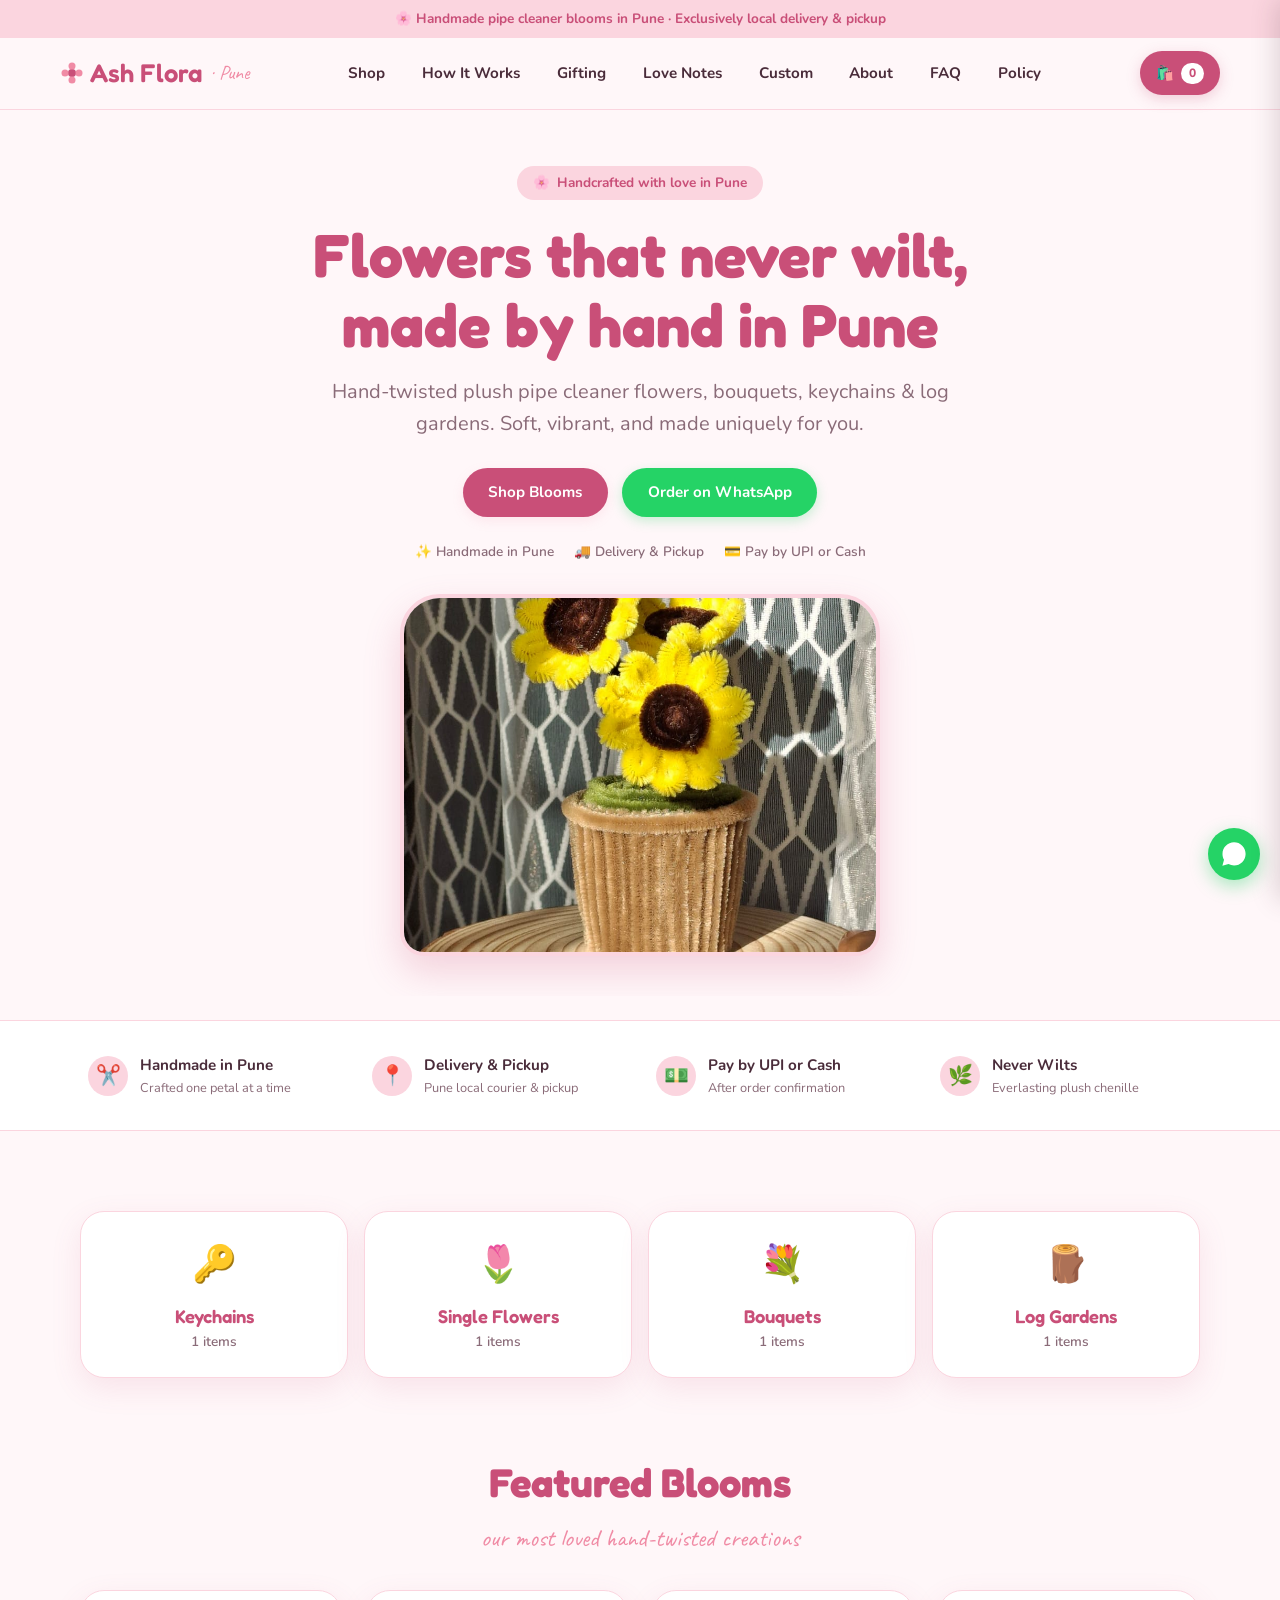
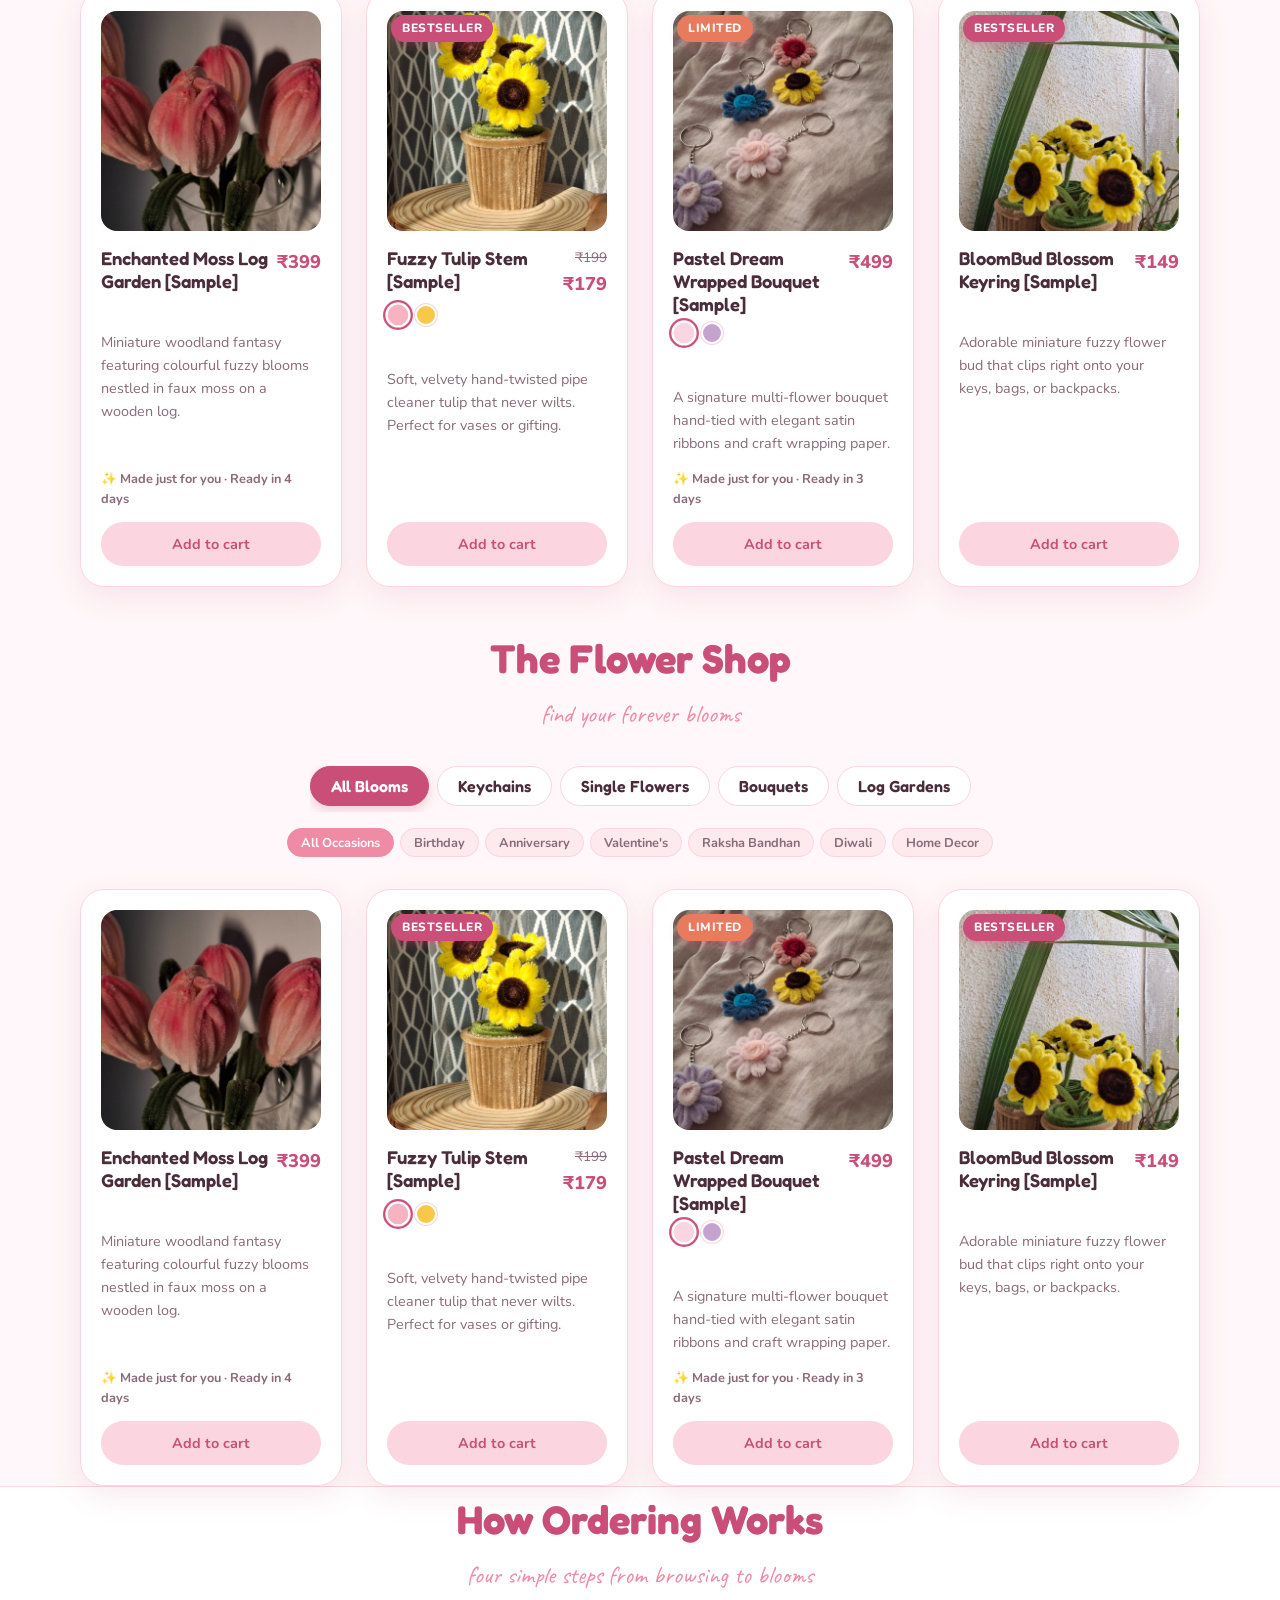
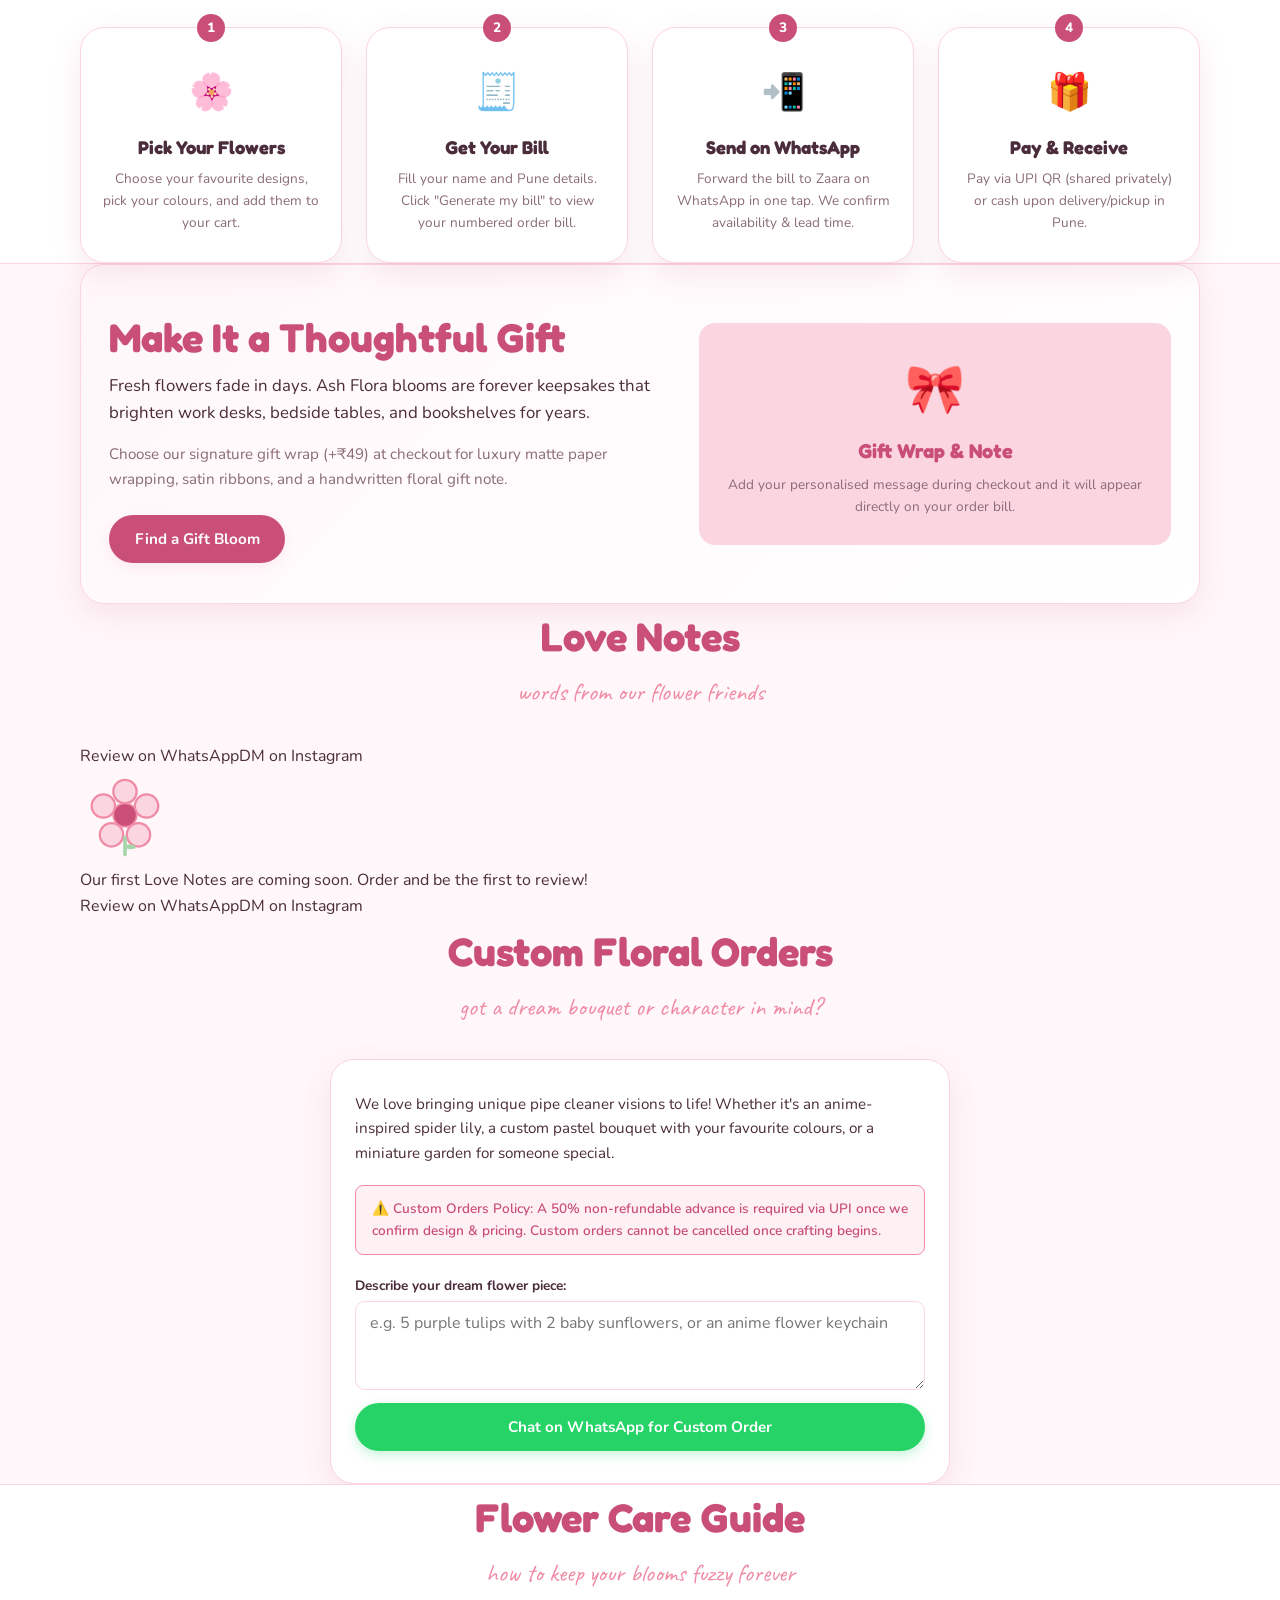
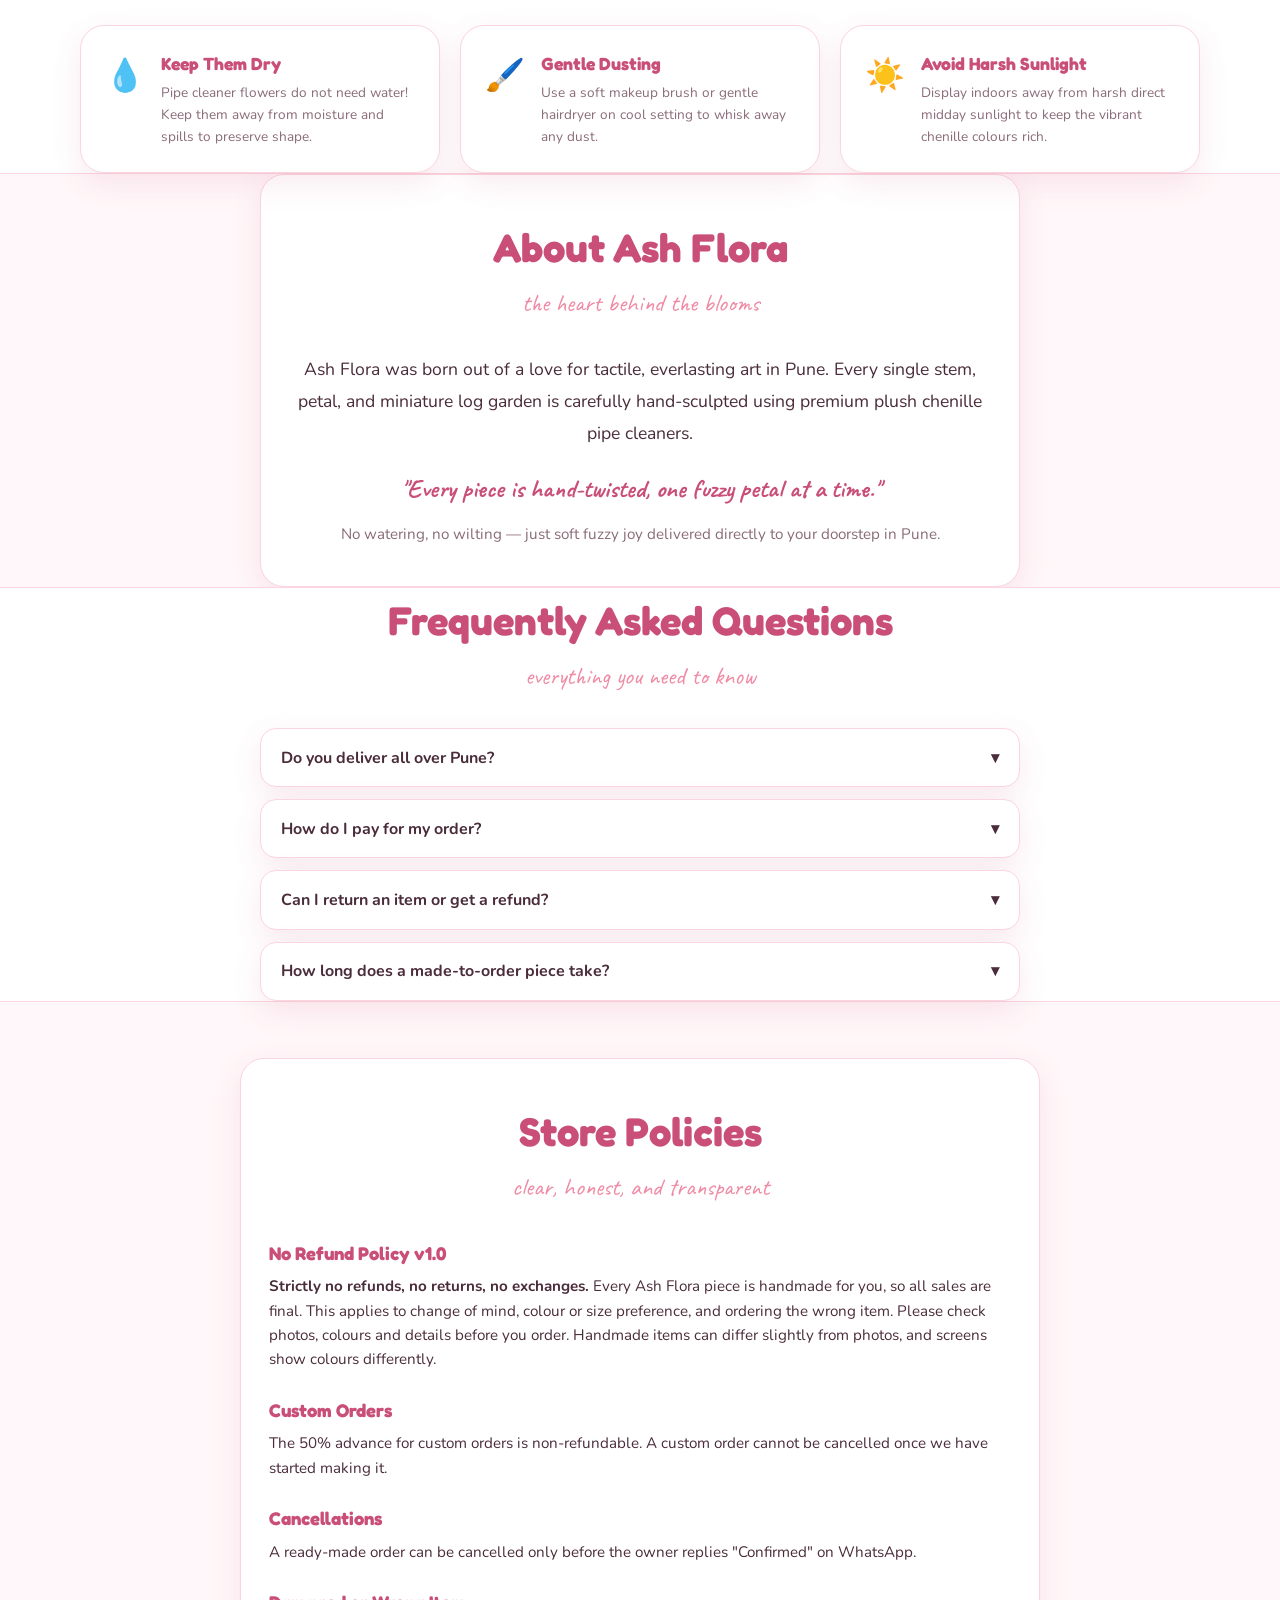
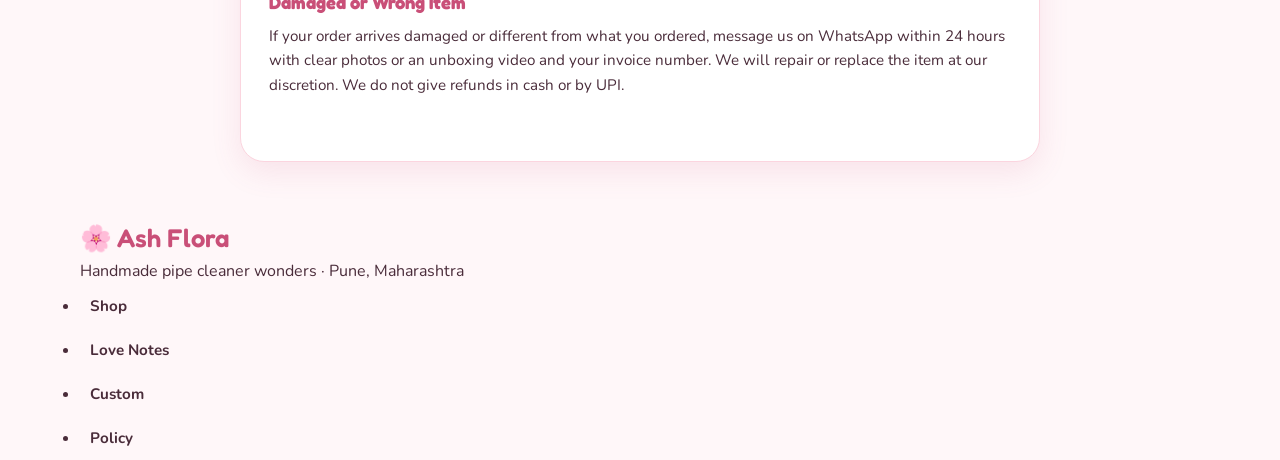
==== index.html @ 140f4a63 "Initial launch: Ash Flora website with dynamic catalogue, cart, WhatsApp bill, Love Notes reviews an" ====
<!DOCTYPE html>
<html lang="en">
<head>
  <meta charset="UTF-8">
  <meta name="viewport" content="width=device-width, initial-scale=1.0">
  <title>Ash Flora — Handmade Pipe Cleaner Flowers in Pune</title>
  <meta name="description" content="Handcrafted pipe cleaner flowers, bouquets, keychains and log gardens in Pune. Velvety, everlasting blooms made with love. Order with our simple cart & WhatsApp bill.">
  <link rel="icon" href="data:image/svg+xml,<svg xmlns=%22http://www.w3.org/2000/svg%22 viewBox=%220%22%20viewBox=%220 0 100 100%22><text y=%22.9em%22 font-size=%2290%22>🌸</text></svg>">

  <!-- Open Graph / Social Sharing (Section 17.2) -->
  <meta property="og:title" content="Ash Flora — Handmade Pipe Cleaner Flowers in Pune">
  <meta property="og:description" content="Hand-twisted everlasting blooms, bouquets, keychains and log gardens. Browse catalog and order on WhatsApp.">
  <meta property="og:type" content="website">
  <meta property="og:image" content="images/products/sample-tulip/pink-1.jpg">

  <!-- Google Fonts: Fredoka 600, Nunito 400/600/700, Caveat (Section 16.3) -->
  <link rel="preconnect" href="https://fonts.googleapis.com">
  <link rel="preconnect" href="https://fonts.gstatic.com" crossorigin>
  <link href="https://fonts.googleapis.com/css2?family=Caveat:wght@500;700&family=Fredoka:wght@600;700&family=Nunito:wght@400;600;700;800&display=swap" rel="stylesheet">

  <link rel="stylesheet" href="style.css">
</head>
<body>

  <!-- Floating Fuzzy Petals (Section 16.5) -->
  <div id="petals-container" class="petals-container" aria-hidden="true"></div>

  <!-- Announcement Bar (Section 17.1) -->
  <div id="announcement-bar" class="announcement-bar">
    🌸 Handmade pipe cleaner blooms in Pune · Exclusively local delivery & pickup
  </div>

  <!-- Sticky Navigation (Section 17.1) -->
  <header class="site-header">
    <div class="container nav-bar">
      <a href="#" class="brand-link" aria-label="Ash Flora Home">
        <span class="brand-logo-text">
          <svg width="24" height="24" viewBox="0 0 24 24" fill="none" xmlns="http://www.w3.org/2000/svg" aria-hidden="true">
            <circle cx="12" cy="12" r="4" fill="#C94F78"/>
            <circle cx="12" cy="5" r="3.5" fill="#F08BA5"/>
            <circle cx="19" cy="12" r="3.5" fill="#F08BA5"/>
            <circle cx="12" cy="19" r="3.5" fill="#F08BA5"/>
            <circle cx="5" cy="12" r="3.5" fill="#F08BA5"/>
          </svg>
          Ash Flora
        </span>
        <span class="brand-tag">· Pune</span>
      </a>

      <!-- Desktop Navigation Menu -->
      <nav aria-label="Primary Navigation">
        <ul id="nav-menu" class="nav-menu">
          <li><a href="#shop" class="nav-link">Shop</a></li>
          <li><a href="#how-it-works" class="nav-link">How It Works</a></li>
          <li><a href="#gifting" class="nav-link">Gifting</a></li>
          <li><a href="#reviews" class="nav-link">Love Notes</a></li>
          <li><a href="#custom" class="nav-link">Custom</a></li>
          <li><a href="#about" class="nav-link">About</a></li>
          <li><a href="#faq" class="nav-link">FAQ</a></li>
          <li><a href="#policy" class="nav-link">Policy</a></li>
        </ul>
      </nav>

      <!-- Cart Action & Hamburger -->
      <div class="nav-actions">
        <button type="button" class="btn btn-outline" id="reopen-last-bill-btn" style="display: none; padding: 0.4rem 0.8rem; font-size: 0.8rem;" aria-label="View last bill">
          🧾 Last Bill
        </button>

        <button type="button" class="cart-nav-btn cart-open-btn" aria-label="View Cart">
          <span>🛍️</span>
          <span class="cart-badge cart-count-badge">0</span>
        </button>

        <button type="button" id="mobile-menu-toggle" class="mobile-nav-toggle" aria-label="Toggle menu">
          <svg width="24" height="24" viewBox="0 0 24 24" fill="none" stroke="currentColor" stroke-width="2.5" stroke-linecap="round"><line x1="3" y1="12" x2="21" y2="12"/><line x1="3" y1="6" x2="21" y2="6"/><line x1="3" y1="18" x2="21" y2="18"/></svg>
        </button>
      </div>
    </div>
  </header>

  <main id="main-content">
    <!-- Hero Banner (Section 17.1) -->
    <section class="hero-section">
      <div class="container">
        <div class="hero-pill">
          <span>🌸</span> Handcrafted with love in Pune
        </div>
        <h1 class="hero-title">Flowers that never wilt,<br>made by hand in Pune</h1>
        <p class="hero-sub">Hand-twisted plush pipe cleaner flowers, bouquets, keychains & log gardens. Soft, vibrant, and made uniquely for you.</p>
        <div class="hero-actions">
          <a href="#shop" class="btn btn-primary">Shop Blooms</a>
          <a href="https://wa.me/919876543210?text=Hi%20Ash%20Flora!%20I'd%20like%20to%20order%20handcrafted%20flowers." class="btn btn-whatsapp" target="_blank" rel="noopener noreferrer">Order on WhatsApp</a>
        </div>
        <div class="hero-microcopy">
          <span>✨ Handmade in Pune</span>
          <span>🚚 Delivery & Pickup</span>
          <span>💳 Pay by UPI or Cash</span>
        </div>

        <!-- Parallax Hero Frame (Section 16.5) -->
        <div class="hero-visual-frame" aria-hidden="true">
          <img src="images/products/sample-tulip/pink-1.jpg" alt="Handcrafted pipe cleaner tulips in Pune" class="hero-visual-img" width="600" height="450" loading="eager" fetchpriority="high">
        </div>
      </div>
    </section>

    <!-- Trust Strip (Section 17.1) -->
    <section class="trust-strip" aria-label="Trust highlights">
      <div class="container trust-grid">
        <div class="trust-item">
          <div class="trust-icon">✂️</div>
          <div>
            <div class="trust-title">Handmade in Pune</div>
            <div class="trust-sub">Crafted one petal at a time</div>
          </div>
        </div>
        <div class="trust-item">
          <div class="trust-icon">📍</div>
          <div>
            <div class="trust-title">Delivery & Pickup</div>
            <div class="trust-sub">Pune local courier & pickup</div>
          </div>
        </div>
        <div class="trust-item">
          <div class="trust-icon">💵</div>
          <div>
            <div class="trust-title">Pay by UPI or Cash</div>
            <div class="trust-sub">After order confirmation</div>
          </div>
        </div>
        <div class="trust-item">
          <div class="trust-icon">🌿</div>
          <div>
            <div class="trust-title">Never Wilts</div>
            <div class="trust-sub">Everlasting plush chenille</div>
          </div>
        </div>
      </div>
    </section>

    <!-- Category Tiles (Section 17.1) -->
    <section class="category-tiles-section" aria-label="Product categories">
      <div class="container">
        <div class="category-tiles-grid">
          <a href="#keychains" class="category-tile">
            <div class="category-tile-icon">🔑</div>
            <div class="category-tile-title">Keychains</div>
            <div class="category-tile-count" data-category-count="keychains">Loading...</div>
          </a>
          <a href="#single-flowers" class="category-tile">
            <div class="category-tile-icon">🌷</div>
            <div class="category-tile-title">Single Flowers</div>
            <div class="category-tile-count" data-category-count="single-flowers">Loading...</div>
          </a>
          <a href="#bouquets" class="category-tile">
            <div class="category-tile-icon">💐</div>
            <div class="category-tile-title">Bouquets</div>
            <div class="category-tile-count" data-category-count="bouquets">Loading...</div>
          </a>
          <a href="#log-gardens" class="category-tile">
            <div class="category-tile-icon">🪵</div>
            <div class="category-tile-title">Log Gardens</div>
            <div class="category-tile-count" data-category-count="log-gardens">Loading...</div>
          </a>
        </div>
      </div>
    </section>

    <!-- Featured Row (Section 17.1) -->
    <section id="featured-section" class="featured-section" style="display: none;">
      <div class="container">
        <header class="section-head">
          <h2 class="section-title">Featured Blooms</h2>
          <p class="section-subtitle">our most loved hand-twisted creations</p>
        </header>
        <div id="featured-grid" class="products-grid"></div>
      </div>
    </section>

    <!-- Shop Catalogue Section (Section 15.5 & 17.1) -->
    <section id="shop" class="shop-section">
      <div class="container">
        <header class="section-head">
          <h2 class="section-title">The Flower Shop</h2>
          <p class="section-subtitle">find your forever blooms</p>
        </header>

        <!-- Category Tabs & Occasions Filters -->
        <div class="shop-filters-wrap">
          <div class="category-tabs-bar" role="tablist">
            <button type="button" class="category-tab-btn is-active" data-category="all">All Blooms</button>
            <button type="button" class="category-tab-btn" data-category="keychains">Keychains</button>
            <button type="button" class="category-tab-btn" data-category="single-flowers">Single Flowers</button>
            <button type="button" class="category-tab-btn" data-category="bouquets">Bouquets</button>
            <button type="button" class="category-tab-btn" data-category="log-gardens">Log Gardens</button>
          </div>

          <div class="occasions-chips-bar" role="toolbar" aria-label="Filter by occasion">
            <button type="button" class="occasion-chip is-active" data-occasion="all">All Occasions</button>
            <button type="button" class="occasion-chip" data-occasion="Birthday">Birthday</button>
            <button type="button" class="occasion-chip" data-occasion="Anniversary">Anniversary</button>
            <button type="button" class="occasion-chip" data-occasion="Valentine's">Valentine's</button>
            <button type="button" class="occasion-chip" data-occasion="Raksha Bandhan">Raksha Bandhan</button>
            <button type="button" class="occasion-chip" data-occasion="Diwali">Diwali</button>
            <button type="button" class="occasion-chip" data-occasion="Home decor">Home Decor</button>
          </div>
        </div>

        <!-- Products Grid -->
        <div id="products-grid" class="products-grid"></div>
      </div>
    </section>

    <!-- How Ordering Works (Section 17.1) -->
    <section id="how-it-works" class="shop-section" style="background: #FFFFFF; border-top: 1px solid var(--color-blush); border-bottom: 1px solid var(--color-blush);">
      <div class="container">
        <header class="section-head">
          <h2 class="section-title">How Ordering Works</h2>
          <p class="section-subtitle">four simple steps from browsing to blooms</p>
        </header>
        <div class="steps-grid">
          <div class="step-card">
            <div class="step-number">1</div>
            <div class="step-icon">🌸</div>
            <h3 class="step-title">Pick Your Flowers</h3>
            <p class="step-desc">Choose your favourite designs, pick your colours, and add them to your cart.</p>
          </div>
          <div class="step-card">
            <div class="step-number">2</div>
            <div class="step-icon">🧾</div>
            <h3 class="step-title">Get Your Bill</h3>
            <p class="step-desc">Fill your name and Pune details. Click "Generate my bill" to view your numbered order bill.</p>
          </div>
          <div class="step-card">
            <div class="step-number">3</div>
            <div class="step-icon">📲</div>
            <h3 class="step-title">Send on WhatsApp</h3>
            <p class="step-desc">Forward the bill to Zaara on WhatsApp in one tap. We confirm availability & lead time.</p>
          </div>
          <div class="step-card">
            <div class="step-number">4</div>
            <div class="step-icon">🎁</div>
            <h3 class="step-title">Pay & Receive</h3>
            <p class="step-desc">Pay via UPI QR (shared privately) or cash upon delivery/pickup in Pune.</p>
          </div>
        </div>
      </div>
    </section>

    <!-- Gifting Section (Section 17.1) -->
    <section id="gifting" class="shop-section">
      <div class="container">
        <div class="gifting-card">
          <div>
            <h2 class="section-title" style="text-align: left;">Make It a Thoughtful Gift</h2>
            <p style="color: var(--color-ink); margin-bottom: 1rem; font-size: 1.05rem;">
              Fresh flowers fade in days. Ash Flora blooms are forever keepsakes that brighten work desks, bedside tables, and bookshelves for years.
            </p>
            <p style="color: var(--color-muted-ink); font-size: 0.95rem; margin-bottom: 1.5rem;">
              Choose our signature gift wrap (+₹49) at checkout for luxury matte paper wrapping, satin ribbons, and a handwritten floral gift note.
            </p>
            <a href="#shop" class="btn btn-primary">Find a Gift Bloom</a>
          </div>
          <div style="background: var(--color-blush); border-radius: var(--radius-inner); padding: 1.75rem; text-align: center;">
            <div style="font-size: 3rem; margin-bottom: 0.5rem;">🎀</div>
            <h3 style="font-family: var(--font-heading); color: var(--color-deep-rose); font-size: 1.25rem;">Gift Wrap & Note</h3>
            <p style="font-size: 0.85rem; color: var(--color-muted-ink); margin-top: 0.4rem;">
              Add your personalised message during checkout and it will appear directly on your order bill.
            </p>
          </div>
        </div>
      </div>
    </section>

    <!-- Love Notes Reviews Section (Section 1 to 13) -->
    <section id="reviews" class="reviews-section" aria-labelledby="reviews-heading">
      <div class="container">
        <header class="section-head">
          <h2 id="reviews-heading" class="section-title">Love Notes</h2>
          <p class="section-subtitle">words from our flower friends</p>
        </header>

        <div id="reviews-header-actions"></div>
        <div id="reviews-empty-container" class="ln-empty-container" style="display: none;"></div>
        <div id="reviews-summary-container" class="ln-summary-container" style="display: none;"></div>
        <div id="reviews-filter-container" class="ln-filter-container" role="toolbar" aria-label="Review category filters" style="display: none;"></div>
        <div id="reviews-list-container" style="display: none;"></div>
        <div id="reviews-loadmore-container" style="display: none;"></div>
        <div id="reviews-screenshot-container" class="ln-screens-container" style="display: none;"></div>
      </div>
    </section>

    <!-- Custom Orders Section (Section 17.1) -->
    <section id="custom" class="shop-section">
      <div class="container">
        <header class="section-head">
          <h2 class="section-title">Custom Floral Orders</h2>
          <p class="section-subtitle">got a dream bouquet or character in mind?</p>
        </header>

        <div class="custom-order-box">
          <p style="font-size: 0.95rem; color: var(--color-ink); margin-bottom: 1.25rem; line-height: 1.6;">
            We love bringing unique pipe cleaner visions to life! Whether it's an anime-inspired spider lily, a custom pastel bouquet with your favourite colours, or a miniature garden for someone special.
          </p>
          <div style="background: #FFF0F4; border: 1px solid var(--color-rose); border-radius: 8px; padding: 0.75rem 1rem; font-size: 0.85rem; color: var(--color-deep-rose); margin-bottom: 1.25rem; font-weight: 600;">
            ⚠️ Custom Orders Policy: A 50% non-refundable advance is required via UPI once we confirm design & pricing. Custom orders cannot be cancelled once crafting begins.
          </div>
          <form id="custom-order-form">
            <div class="form-group">
              <label for="custom-desc" class="form-label">Describe your dream flower piece:</label>
              <textarea id="custom-desc" class="form-textarea" rows="3" placeholder="e.g. 5 purple tulips with 2 baby sunflowers, or an anime flower keychain" required></textarea>
            </div>
            <button type="submit" class="btn btn-whatsapp" style="width: 100%;">Chat on WhatsApp for Custom Order</button>
          </form>
        </div>
      </div>
    </section>

    <!-- Care Guide (Section 17.1) -->
    <section class="shop-section" style="background: #FFFFFF; border-top: 1px solid var(--color-blush); border-bottom: 1px solid var(--color-blush);">
      <div class="container">
        <header class="section-head">
          <h2 class="section-title">Flower Care Guide</h2>
          <p class="section-subtitle">how to keep your blooms fuzzy forever</p>
        </header>
        <div class="care-grid">
          <div class="care-card">
            <div class="care-icon">💧</div>
            <div>
              <h3 style="font-family: var(--font-heading); color: var(--color-deep-rose); font-size: 1.1rem;">Keep Them Dry</h3>
              <p style="font-size: 0.85rem; color: var(--color-muted-ink); margin-top: 0.25rem;">Pipe cleaner flowers do not need water! Keep them away from moisture and spills to preserve shape.</p>
            </div>
          </div>
          <div class="care-card">
            <div class="care-icon">🖌️</div>
            <div>
              <h3 style="font-family: var(--font-heading); color: var(--color-deep-rose); font-size: 1.1rem;">Gentle Dusting</h3>
              <p style="font-size: 0.85rem; color: var(--color-muted-ink); margin-top: 0.25rem;">Use a soft makeup brush or gentle hairdryer on cool setting to whisk away any dust.</p>
            </div>
          </div>
          <div class="care-card">
            <div class="care-icon">☀️</div>
            <div>
              <h3 style="font-family: var(--font-heading); color: var(--color-deep-rose); font-size: 1.1rem;">Avoid Harsh Sunlight</h3>
              <p style="font-size: 0.85rem; color: var(--color-muted-ink); margin-top: 0.25rem;">Display indoors away from harsh direct midday sunlight to keep the vibrant chenille colours rich.</p>
            </div>
          </div>
        </div>
      </div>
    </section>

    <!-- About Section (Section 17.1) -->
    <section id="about" class="shop-section">
      <div class="container">
        <div class="about-card">
          <header class="section-head">
            <h2 class="section-title">About Ash Flora</h2>
            <p class="section-subtitle">the heart behind the blooms</p>
          </header>
          <p style="font-size: 1.1rem; color: var(--color-ink); line-height: 1.8; margin-bottom: 1.25rem;">
            Ash Flora was born out of a love for tactile, everlasting art in Pune. Every single stem, petal, and miniature log garden is carefully hand-sculpted using premium plush chenille pipe cleaners.
          </p>
          <p style="font-size: 1.05rem; font-weight: 700; color: var(--color-deep-rose); font-family: var(--font-accent); font-size: 1.6rem;">
            "Every piece is hand-twisted, one fuzzy petal at a time."
          </p>
          <p style="font-size: 0.95rem; color: var(--color-muted-ink); margin-top: 0.75rem;">
            No watering, no wilting — just soft fuzzy joy delivered directly to your doorstep in Pune.
          </p>
        </div>
      </div>
    </section>

    <!-- FAQ Section (Section 17.1) -->
    <section id="faq" class="shop-section" style="background: #FFFFFF; border-top: 1px solid var(--color-blush); border-bottom: 1px solid var(--color-blush);">
      <div class="container">
        <header class="section-head">
          <h2 class="section-title">Frequently Asked Questions</h2>
          <p class="section-subtitle">everything you need to know</p>
        </header>

        <div class="faq-wrap">
          <div class="faq-item">
            <button type="button" class="faq-question-btn">
              <span>Do you deliver all over Pune?</span>
              <span>▾</span>
            </button>
            <div class="faq-answer">
              Yes! We deliver across Pune via local courier or self-delivery. Pickup is also available by prior arrangement. The delivery fee is confirmed with you on WhatsApp based on your area before payment.
            </div>
          </div>

          <div class="faq-item">
            <button type="button" class="faq-question-btn">
              <span>How do I pay for my order?</span>
              <span>▾</span>
            </button>
            <div class="faq-answer">
              After you generate your bill on the site, send it to us on WhatsApp. Once we confirm availability and delivery fee, we share our official UPI QR privately, or you can choose cash on delivery/pickup for ready-stock items.
            </div>
          </div>

          <div class="faq-item">
            <button type="button" class="faq-question-btn">
              <span>Can I return an item or get a refund?</span>
              <span>▾</span>
            </button>
            <div class="faq-answer">
              No. Every piece is handmade for you, so all sales are final. If something arrives damaged, please message us within 24 hours with photos or an unboxing video and your invoice number, and we will repair or replace it at our discretion.
            </div>
          </div>

          <div class="faq-item">
            <button type="button" class="faq-question-btn">
              <span>How long does a made-to-order piece take?</span>
              <span>▾</span>
            </button>
            <div class="faq-answer">
              Made-to-order pieces typically take between 2 to 4 days to handcraft before dispatch. Exact lead times are shown on each product card and confirmed on WhatsApp.
            </div>
          </div>
        </div>
      </div>
    </section>

    <!-- Policy Section (Section 18.1) -->
    <section id="policy" class="policy-section">
      <div class="container">
        <div class="policy-card">
          <header class="section-head">
            <h2 class="section-title">Store Policies</h2>
            <p class="section-subtitle">clear, honest, and transparent</p>
          </header>

          <div class="policy-block">
            <h3 class="policy-block-title">No Refund Policy v1.0</h3>
            <p class="policy-block-text">
              <strong>Strictly no refunds, no returns, no exchanges.</strong> Every Ash Flora piece is handmade for you, so all sales are final. This applies to change of mind, colour or size preference, and ordering the wrong item. Please check photos, colours and details before you order. Handmade items can differ slightly from photos, and screens show colours differently.
            </p>
          </div>

          <div class="policy-block">
            <h3 class="policy-block-title">Custom Orders</h3>
            <p class="policy-block-text">
              The 50% advance for custom orders is non-refundable. A custom order cannot be cancelled once we have started making it.
            </p>
          </div>

          <div class="policy-block">
            <h3 class="policy-block-title">Cancellations</h3>
            <p class="policy-block-text">
              A ready-made order can be cancelled only before the owner replies "Confirmed" on WhatsApp.
            </p>
          </div>

          <div class="policy-block">
            <h3 class="policy-block-title">Damaged or Wrong Item</h3>
            <p class="policy-block-text">
              If your order arrives damaged or different from what you ordered, message us on WhatsApp within 24 hours with clear photos or an unboxing video and your invoice number. We will repair or replace the item at our discretion. We do not give refunds in cash or by UPI.
            </p>
          </div>
        </div>
      </div>
    </section>
  </main>

  <!-- Site Footer (Section 17.1) -->
  <footer class="site-footer">
    <div class="container footer-inner">
      <div class="footer-brand">
        <span class="brand-logo-text" style="color: var(--color-deep-rose);">🌸 Ash Flora</span>
        <p class="footer-copy">Handmade pipe cleaner wonders · Pune, Maharashtra</p>
      </div>
      <nav aria-label="Footer Navigation">
        <ul class="footer-nav">
          <li><a href="#shop" class="nav-link">Shop</a></li>
          <li><a href="#reviews" class="nav-link">Love Notes</a></li>
          <li><a href="#custom" class="nav-link">Custom</a></li>
          <li><a href="#policy" class="nav-link">Policy</a></li>
        </ul>
      </nav>
    </div>
  </footer>

  <!-- Mobile Sticky Bottom Bar (Section 17.1) -->
  <div id="mobile-bottom-bar" class="mobile-bottom-bar" aria-label="Cart Quick Bar">
    <div>
      <span style="font-size: 0.75rem; color: var(--color-muted-ink); font-weight: 700; text-transform: uppercase;">Estimated Total</span>
      <div id="mobile-bar-total" style="font-size: 1.15rem; font-weight: 800; color: var(--color-deep-rose);">₹0</div>
    </div>
    <button type="button" class="btn btn-primary cart-open-btn" style="padding: 0.5rem 1.25rem;">View Cart 🛍️</button>
  </div>

  <!-- Floating WhatsApp Button (Section 17.1) -->
  <a href="https://wa.me/919876543210?text=Hi%20Ash%20Flora!%20I%20have%20an%20inquiry%20about%20your%20handmade%20flowers." class="floating-wa-btn" target="_blank" rel="noopener noreferrer" aria-label="Chat with Ash Flora on WhatsApp">
    <svg width="28" height="28" viewBox="0 0 24 24" fill="currentColor" aria-hidden="true"><path d="M12.04 2C6.58 2 2.13 6.45 2.13 11.91C2.13 13.66 2.59 15.36 3.45 16.86L2.05 22L7.3 20.62C8.75 21.41 10.38 21.83 12.04 21.83C17.5 21.83 21.95 17.38 21.95 11.92C21.95 9.27 20.92 6.78 19.05 4.91C17.18 3.03 14.69 2 12.04 2Z"/></svg>
  </a>

  <!-- Cart Drawer (Section 15.6) -->
  <div id="cart-drawer-backdrop" class="cart-drawer-backdrop"></div>
  <aside id="cart-drawer" class="cart-drawer" aria-label="Shopping Cart">
    <div class="cart-drawer-header">
      <h2 class="cart-drawer-title">🌸 Your Flower Cart</h2>
      <button type="button" id="cart-close-btn" class="modal-close-btn" style="position: static;" aria-label="Close cart">✕</button>
    </div>

    <div id="cart-items-list" class="cart-items-list"></div>

    <div id="cart-footer" class="cart-drawer-footer" style="display: none;">
      <label class="form-checkbox-label" style="margin-bottom: 0.4rem;">
        <input type="checkbox" id="cart-giftwrap-checkbox" class="form-checkbox">
        <span>Add Luxury Gift Wrap & Satin Ribbon (+₹49)</span>
      </label>

      <div class="cart-summary-line">
        <span>Items Subtotal:</span>
        <strong id="cart-subtotal">₹0</strong>
      </div>
      <div id="cart-giftwrap-line" class="cart-summary-line" style="display: none;">
        <span>Gift Wrap:</span>
        <strong id="cart-giftwrap-val">₹49</strong>
      </div>
      <div class="cart-summary-line" style="font-size: 0.8rem; color: var(--color-muted-ink);">
        <span>Delivery:</span>
        <em>Confirmed on WhatsApp (Pune only)</em>
      </div>
      <div class="cart-summary-line total-line">
        <span>Estimated Total:</span>
        <span id="cart-total">₹0</span>
      </div>

      <div id="cart-orders-closed-msg" class="cart-notice-box" style="display: none;"></div>

      <button type="button" id="cart-checkout-btn" class="btn btn-primary" style="width: 100%; margin-top: 0.5rem;">Proceed to Checkout</button>
    </div>
  </aside>

  <!-- Checkout Modal (Section 15.6) -->
  <div id="checkout-modal" class="modal-backdrop" style="display: none;">
    <div class="modal-card" style="max-width: 540px;">
      <button type="button" id="checkout-close-btn" class="modal-close-btn" aria-label="Close checkout">✕</button>
      <h2 style="font-family: var(--font-heading); color: var(--color-deep-rose); font-size: 1.5rem; margin-bottom: 0.5rem;">Checkout & Bill Details</h2>
      <p style="font-size: 0.85rem; color: var(--color-muted-ink); margin-bottom: 1.25rem;">
        We deliver within Pune only. No payment is taken now. Your bill will be created instantly to send on WhatsApp.
      </p>

      <form id="checkout-form">
        <div class="form-group">
          <label for="checkout-name" class="form-label">Full Name *</label>
          <input type="text" id="checkout-name" class="form-input" placeholder="e.g. Riya Deshmukh" required>
        </div>

        <div class="form-group">
          <label for="checkout-mobile" class="form-label">WhatsApp Mobile Number (10 digits) *</label>
          <input type="tel" id="checkout-mobile" class="form-input" placeholder="e.g. 9876543210" pattern="[6-9][0-9]{9}" required>
        </div>

        <div class="form-group">
          <label for="checkout-fulfilment" class="form-label">Fulfilment Type *</label>
          <select id="checkout-fulfilment" class="form-select">
            <option value="delivery">Pune Delivery</option>
            <option value="pickup">Pickup in Pune</option>
          </select>
        </div>

        <div id="delivery-fields-group">
          <div class="form-group">
            <label for="checkout-area" class="form-label">Area in Pune *</label>
            <input type="text" id="checkout-area" class="form-input" placeholder="e.g. Kothrud, Baner, Viman Nagar">
          </div>
          <div class="form-group">
            <label for="checkout-address" class="form-label">Full Delivery Address *</label>
            <textarea id="checkout-address" class="form-textarea" rows="2" placeholder="Building, flat/house number, street name"></textarea>
          </div>
        </div>

        <div class="form-group">
          <label for="checkout-date" class="form-label">Preferred Date (optional)</label>
          <input type="text" id="checkout-date" class="form-input" placeholder="e.g. 24 Oct or Weekend">
        </div>

        <div class="form-group">
          <label class="form-label">Payment Preference *</label>
          <div style="display: flex; gap: 1.25rem; font-size: 0.9rem; margin-top: 0.25rem;">
            <label style="display: flex; align-items: center; gap: 0.35rem; cursor: pointer;">
              <input type="radio" name="paymentPreference" value="UPI" checked>
              <span>UPI (QR sent on WhatsApp)</span>
            </label>
            <label style="display: flex; align-items: center; gap: 0.35rem; cursor: pointer;">
              <input type="radio" name="paymentPreference" value="Cash">
              <span>Cash on Delivery / Pickup</span>
            </label>
          </div>
        </div>

        <div class="form-group">
          <label for="checkout-giftnote" class="form-label">Gift Card Message (optional)</label>
          <input type="text" id="checkout-giftnote" class="form-input" placeholder="e.g. Happy Birthday Sneha! Love, Riya" maxlength="200">
        </div>

        <div class="form-group">
          <label for="checkout-notes" class="form-label">Order Notes (optional)</label>
          <input type="text" id="checkout-notes" class="form-input" placeholder="Special delivery instructions">
        </div>

        <!-- Strict No Refund Policy Checkbox (Never pre-ticked, required per Section 15.6) -->
        <label class="form-checkbox-label" style="margin: 1rem 0;">
          <input type="checkbox" id="checkout-policy-checkbox" class="form-checkbox" required>
          <span>I have read and agree to the <strong>No Refund Policy</strong> (handmade items, all sales final).</span>
        </label>

        <button type="submit" class="btn btn-primary" style="width: 100%;">Generate My Bill 🧾</button>
      </form>
    </div>
  </div>

  <!-- The Order Bill Modal (Section 15.7) -->
  <div id="order-bill-modal" class="modal-backdrop" style="display: none;">
    <div class="modal-card" style="max-width: 680px; padding: 2rem 1.5rem;">
      <button type="button" id="bill-modal-close-btn" class="modal-close-btn" aria-label="Close bill">✕</button>
      <div id="bill-card-content" class="bill-card"></div>
    </div>
  </div>

  <!-- Scripts in dependency order -->
  <script src="config.js"></script>
  <script src="reviews.js"></script>
  <script src="reviews-render.js"></script>
  <script src="reviews-ui.js"></script>
  <script src="products-loader.js"></script>
  <script src="cart-bill.js"></script>
  <script src="script.js"></script>

</body>
</html>
---- style.css ----
/* ==========================================================================
   ASH FLORA — DESIGN SYSTEM & MASTER STYLESHEET (PRD v2.0)
   Brand Colors:
     Background: #FFF7F9
     Blush:      #FBD5DF
     Rose:       #F08BA5
     Deep Rose:  #C94F78
     Ink:        #4A2C3A
     Muted Ink:  #8A6B78
     Baby Blue:  #CFE8F7 (Verified badge, tags)
     Success:    #4FA37B
     Alert:      #D64550
   Fonts:
     Headings:    'Fredoka', cursive, sans-serif (600)
     Body:        'Nunito', sans-serif (400, 600, 700)
     Accent:      'Caveat', cursive
   ========================================================================== */

:root {
  --color-bg: #FFF7F9;
  --color-card-bg: #FFFFFF;
  --color-blush: #FBD5DF;
  --color-rose: #F08BA5;
  --color-deep-rose: #C94F78;
  --color-deep-rose-hover: #B03A62;
  --color-ink: #4A2C3A;
  --color-muted-ink: #8A6B78;
  --color-baby-blue: #CFE8F7;
  --color-baby-blue-text: #205574;
  --color-success: #4FA37B;
  --color-alert: #D64550;
  --color-border: #F7D4DF;
  --color-star: #F08BA5;
  --color-star-empty: #E8D6DC;
  --shadow-soft: 0 10px 30px rgba(201, 79, 120, 0.12);
  --shadow-hover: 0 16px 36px rgba(201, 79, 120, 0.22);
  --shadow-drawer: -4px 0 24px rgba(74, 44, 58, 0.18);
  --font-heading: 'Fredoka', cursive, sans-serif;
  --font-body: 'Nunito', -apple-system, BlinkMacSystemFont, 'Segoe UI', Roboto, sans-serif;
  --font-accent: 'Caveat', cursive;
  --radius-card: 24px;
  --radius-inner: 16px;
  --radius-badge: 9999px;
  --transition-smooth: all 0.25s cubic-bezier(0.16, 1, 0.3, 1);
}

/* Reset & Box Sizing */
*, *::before, *::after {
  box-sizing: border-box;
  margin: 0;
  padding: 0;
}

html {
  scroll-behavior: smooth;
  font-size: 16px;
  background-color: var(--color-bg);
  color: var(--color-ink);
  font-family: var(--font-body);
  line-height: 1.6;
  -webkit-font-smoothing: antialiased;
}

body {
  background-color: var(--color-bg);
  min-height: 100vh;
  display: flex;
  flex-direction: column;
  position: relative;
  overflow-x: hidden;
}

img {
  max-width: 100%;
  height: auto;
  display: block;
}

a {
  color: inherit;
  text-decoration: none;
}

button {
  font-family: inherit;
  cursor: pointer;
  border: none;
  background: none;
}

input, textarea, select {
  font-family: inherit;
  font-size: 1rem;
}

:focus-visible {
  outline: 3px solid var(--color-deep-rose);
  outline-offset: 3px;
}

.container {
  width: 100%;
  max-width: 1160px;
  margin-left: auto;
  margin-right: auto;
  padding-left: 1.25rem;
  padding-right: 1.25rem;
}

/* ==========================================================================
   FLOATING PETALS BACKGROUND (Section 16.5)
   ========================================================================== */
.petals-container {
  position: fixed;
  inset: 0;
  pointer-events: none;
  overflow: hidden;
  z-index: 0;
}

.floating-petal {
  position: absolute;
  top: -40px;
  opacity: 0.55;
  animation-name: driftPetal;
  animation-timing-function: linear;
  animation-iteration-count: infinite;
  will-change: transform;
}

@keyframes driftPetal {
  0% {
    transform: translateY(0) translateX(0) rotate(0deg);
  }
  25% {
    transform: translateY(28vh) translateX(30px) rotate(60deg);
  }
  50% {
    transform: translateY(55vh) translateX(-25px) rotate(130deg);
  }
  75% {
    transform: translateY(80vh) translateX(35px) rotate(220deg);
  }
  100% {
    transform: translateY(115vh) translateX(-10px) rotate(360deg);
  }
}

.petals-paused .floating-petal {
  animation-play-state: paused !important;
}

/* ==========================================================================
   ANNOUNCEMENT BAR (Section 17.1)
   ========================================================================== */
.announcement-bar {
  background: var(--color-blush);
  color: var(--color-deep-rose);
  font-size: 0.85rem;
  font-weight: 700;
  padding: 0.5rem 1rem;
  text-align: center;
  position: relative;
  z-index: 101;
}

/* ==========================================================================
   STICKY NAVIGATION (Section 17.1)
   ========================================================================== */
.site-header {
  position: sticky;
  top: 0;
  z-index: 100;
  background: rgba(255, 247, 249, 0.94);
  backdrop-filter: blur(12px);
  border-bottom: 1px solid var(--color-blush);
}

.nav-bar {
  display: flex;
  align-items: center;
  justify-content: space-between;
  padding: 0.85rem 0;
  gap: 1rem;
}

.brand-link {
  display: flex;
  align-items: center;
  gap: 0.5rem;
}

.brand-logo-text {
  font-family: var(--font-heading);
  font-size: 1.6rem;
  font-weight: 600;
  color: var(--color-deep-rose);
  display: flex;
  align-items: center;
  gap: 0.35rem;
}

.brand-tag {
  font-family: var(--font-accent);
  font-size: 1.25rem;
  color: var(--color-rose);
  display: none;
}

@media (min-width: 640px) {
  .brand-tag {
    display: inline;
  }
}

.nav-menu {
  display: flex;
  align-items: center;
  gap: 1rem;
  list-style: none;
}

@media (max-width: 768px) {
  .nav-menu {
    position: fixed;
    top: 60px;
    left: 0;
    right: 0;
    background: #FFF7F9;
    flex-direction: column;
    padding: 1.5rem;
    border-bottom: 2px solid var(--color-blush);
    box-shadow: var(--shadow-soft);
    display: none;
  }
  .nav-menu.is-open {
    display: flex;
  }
}

.nav-link {
  font-weight: 700;
  font-size: 0.95rem;
  color: var(--color-ink);
  padding: 0.4rem 0.65rem;
  border-radius: var(--radius-badge);
  transition: var(--transition-smooth);
  min-height: 44px;
  display: inline-flex;
  align-items: center;
}

.nav-link:hover, .nav-link:focus-visible {
  color: var(--color-deep-rose);
  background: var(--color-blush);
}

.nav-actions {
  display: flex;
  align-items: center;
  gap: 0.6rem;
}

/* Mobile Nav Toggle */
.mobile-nav-toggle {
  display: inline-flex;
  align-items: center;
  justify-content: center;
  width: 44px;
  height: 44px;
  border-radius: 8px;
  color: var(--color-deep-rose);
}

@media (min-width: 769px) {
  .mobile-nav-toggle {
    display: none;
  }
}

/* Cart Nav Bubble */
.cart-nav-btn {
  display: inline-flex;
  align-items: center;
  gap: 0.45rem;
  background: var(--color-deep-rose);
  color: #FFFFFF;
  padding: 0.5rem 1rem;
  border-radius: var(--radius-badge);
  font-weight: 700;
  font-size: 0.9rem;
  min-height: 44px;
  box-shadow: 0 4px 14px rgba(201, 79, 120, 0.25);
  transition: var(--transition-smooth);
}

.cart-nav-btn:hover {
  background: var(--color-deep-rose-hover);
  transform: translateY(-2px);
}

.cart-badge {
  background: #FFFFFF;
  color: var(--color-deep-rose);
  border-radius: var(--radius-badge);
  font-size: 0.75rem;
  font-weight: 800;
  padding: 0.15rem 0.5rem;
  min-width: 20px;
  text-align: center;
}

/* Bounce Micro-interaction */
.bounce-animation {
  animation: cartBounce 400ms cubic-bezier(0.175, 0.885, 0.32, 1.275);
}

@keyframes cartBounce {
  0% { transform: scale(1); }
  40% { transform: scale(1.22); }
  75% { transform: scale(0.92); }
  100% { transform: scale(1); }
}

/* ==========================================================================
   HERO WITH PARALLAX (Section 16.5 & 17.1)
   ========================================================================== */
.hero-section {
  padding: 3.5rem 0 2.5rem;
  text-align: center;
  position: relative;
  overflow: hidden;
}

.hero-pill {
  display: inline-flex;
  align-items: center;
  gap: 0.4rem;
  background: var(--color-blush);
  color: var(--color-deep-rose);
  font-size: 0.85rem;
  font-weight: 700;
  padding: 0.4rem 1rem;
  border-radius: var(--radius-badge);
  margin-bottom: 1.25rem;
}

.hero-title {
  font-family: var(--font-heading);
  font-size: clamp(2.2rem, 6vw, 3.8rem);
  line-height: 1.15;
  color: var(--color-deep-rose);
  margin-bottom: 1rem;
}

.hero-sub {
  font-size: clamp(1.05rem, 2.5vw, 1.25rem);
  color: var(--color-muted-ink);
  max-width: 620px;
  margin: 0 auto 1.75rem;
}

.hero-actions {
  display: flex;
  justify-content: center;
  gap: 0.9rem;
  flex-wrap: wrap;
  margin-bottom: 1.5rem;
}

.hero-microcopy {
  display: flex;
  align-items: center;
  justify-content: center;
  gap: 1.25rem;
  font-size: 0.85rem;
  font-weight: 600;
  color: var(--color-muted-ink);
  flex-wrap: wrap;
}

/* Parallax decorative visual frame */
.hero-visual-frame {
  margin: 2rem auto 0;
  max-width: 480px;
  position: relative;
  border-radius: 40px 40px var(--radius-card) var(--radius-card);
  overflow: hidden;
  box-shadow: var(--shadow-hover);
  border: 4px solid var(--color-blush);
  background: #FFFFFF;
}

.hero-visual-img {
  width: 100%;
  aspect-ratio: 4 / 3;
  object-fit: cover;
  transition: transform 0.2s ease-out;
}

/* Shared Buttons */
.btn {
  display: inline-flex;
  align-items: center;
  justify-content: center;
  font-weight: 700;
  font-size: 0.95rem;
  padding: 0.75rem 1.6rem;
  border-radius: var(--radius-badge);
  min-height: 48px;
  min-width: 44px;
  transition: var(--transition-smooth);
  box-shadow: 0 4px 12px rgba(240, 139, 165, 0.15);
  gap: 0.5rem;
}

.btn-primary {
  background: var(--color-deep-rose);
  color: #FFFFFF;
}

.btn-primary:hover {
  background: var(--color-deep-rose-hover);
  transform: translateY(-2px);
  box-shadow: 0 6px 18px rgba(201, 79, 120, 0.32);
}

.btn-secondary {
  background: var(--color-blush);
  color: var(--color-deep-rose);
}

.btn-secondary:hover {
  background: var(--color-rose);
  color: #FFFFFF;
  transform: translateY(-2px);
}

.btn-whatsapp {
  background: #25D366;
  color: #FFFFFF;
  box-shadow: 0 4px 12px rgba(37, 211, 102, 0.25);
}

.btn-whatsapp:hover {
  background: #1EBE5D;
  transform: translateY(-2px);
}

.btn-outline {
  background: #FFFFFF;
  color: var(--color-deep-rose);
  border: 1.5px solid var(--color-blush);
}

.btn-outline:hover {
  border-color: var(--color-rose);
  background: #FFF0F4;
}

/* ==========================================================================
   TRUST STRIP (Section 17.1)
   ========================================================================== */
.trust-strip {
  background: #FFFFFF;
  border-top: 1px solid var(--color-blush);
  border-bottom: 1px solid var(--color-blush);
  padding: 1.5rem 0;
  margin: 1.5rem 0 3rem;
}

.trust-grid {
  display: grid;
  grid-template-columns: repeat(2, 1fr);
  gap: 1rem;
}

@media (min-width: 768px) {
  .trust-grid {
    grid-template-columns: repeat(4, 1fr);
  }
}

.trust-item {
  display: flex;
  align-items: center;
  gap: 0.75rem;
  padding: 0.5rem;
}

.trust-icon {
  width: 40px;
  height: 40px;
  border-radius: 50%;
  background: var(--color-blush);
  color: var(--color-deep-rose);
  display: flex;
  align-items: center;
  justify-content: center;
  font-size: 1.25rem;
  flex-shrink: 0;
}

.trust-title {
  font-weight: 700;
  font-size: 0.95rem;
  color: var(--color-ink);
}

.trust-sub {
  font-size: 0.8rem;
  color: var(--color-muted-ink);
}

/* ==========================================================================
   CATEGORY TILES (Section 17.1)
   ========================================================================== */
.category-tiles-section {
  padding: 2rem 0;
}

.category-tiles-grid {
  display: grid;
  grid-template-columns: repeat(2, 1fr);
  gap: 1rem;
}

@media (min-width: 768px) {
  .category-tiles-grid {
    grid-template-columns: repeat(4, 1fr);
  }
}

.category-tile {
  background: #FFFFFF;
  border-radius: var(--radius-card);
  padding: 1.5rem 1rem;
  text-align: center;
  border: 1px solid var(--color-blush);
  box-shadow: var(--shadow-soft);
  transition: var(--transition-smooth);
  display: flex;
  flex-direction: column;
  align-items: center;
}

.category-tile:hover {
  transform: translateY(-4px);
  box-shadow: var(--shadow-hover);
  border-color: var(--color-rose);
}

.category-tile-icon {
  font-size: 2.25rem;
  margin-bottom: 0.5rem;
}

.category-tile-title {
  font-family: var(--font-heading);
  font-size: 1.15rem;
  font-weight: 600;
  color: var(--color-deep-rose);
}

.category-tile-count {
  font-size: 0.85rem;
  color: var(--color-muted-ink);
  font-weight: 600;
}

/* ==========================================================================
   FEATURED ROW (Section 17.1)
   ========================================================================== */
.featured-section {
  padding: 2.5rem 0;
}

.section-head {
  text-align: center;
  margin-bottom: 2rem;
}

.section-title {
  font-family: var(--font-heading);
  font-size: clamp(1.7rem, 4.5vw, 2.5rem);
  color: var(--color-deep-rose);
  margin-bottom: 0.25rem;
}

.section-subtitle {
  font-family: var(--font-accent);
  font-size: 1.55rem;
  color: var(--color-rose);
}

/* ==========================================================================
   PRODUCT CARDS & TILT (Section 15.3, 15.4, 16.5)
   ========================================================================== */
.products-grid {
  display: grid;
  grid-template-columns: repeat(auto-fill, minmax(260px, 1fr));
  gap: 1.5rem;
}

.product-card {
  background: var(--color-card-bg);
  border-radius: var(--radius-card);
  padding: 1.25rem;
  box-shadow: var(--shadow-soft);
  border: 1px solid var(--color-blush);
  display: flex;
  flex-direction: column;
  position: relative;
  transition: transform 0.2s cubic-bezier(0.16, 1, 0.3, 1), box-shadow 0.2s ease;
  transform-style: preserve-3d;
  will-change: transform;
}

@media (hover: hover) {
  .product-card:hover {
    box-shadow: var(--shadow-hover);
  }
}

/* Card Badges (Bestseller, Limited, New) */
.product-badge-flag {
  position: absolute;
  top: 1.5rem;
  left: 1.5rem;
  background: var(--color-deep-rose);
  color: #FFFFFF;
  font-size: 0.75rem;
  font-weight: 800;
  text-transform: uppercase;
  letter-spacing: 0.04em;
  padding: 0.25rem 0.7rem;
  border-radius: var(--radius-badge);
  z-index: 2;
  box-shadow: 0 4px 10px rgba(201, 79, 120, 0.3);
}

.product-badge-flag.new-badge {
  background: var(--color-success);
}

.product-badge-flag.limited-badge {
  background: #E87A5D;
}

.product-img-wrap {
  width: 100%;
  aspect-ratio: 1 / 1;
  border-radius: var(--radius-inner);
  overflow: hidden;
  background: var(--color-blush);
  margin-bottom: 1rem;
  cursor: pointer;
  position: relative;
}

.product-img {
  width: 100%;
  height: 100%;
  object-fit: cover;
  transition: transform 0.35s ease;
}

.product-card:hover .product-img {
  transform: scale(1.04);
}

.product-header {
  display: flex;
  align-items: flex-start;
  justify-content: space-between;
  gap: 0.5rem;
  margin-bottom: 0.35rem;
}

.product-name {
  font-family: var(--font-heading);
  font-size: 1.15rem;
  font-weight: 600;
  color: var(--color-ink);
  line-height: 1.25;
  cursor: pointer;
}

.product-price-box {
  display: flex;
  flex-direction: column;
  align-items: flex-end;
  white-space: nowrap;
}

.product-price {
  font-size: 1.15rem;
  font-weight: 800;
  color: var(--color-deep-rose);
}

.product-original-price {
  font-size: 0.85rem;
  color: var(--color-muted-ink);
  text-decoration: line-through;
}

/* Swatches Row */
.product-swatches-row {
  display: flex;
  align-items: center;
  gap: 0.4rem;
  margin-bottom: 0.65rem;
  flex-wrap: wrap;
}

.swatch-btn {
  width: 22px;
  height: 22px;
  border-radius: 50%;
  border: 2px solid #FFFFFF;
  box-shadow: 0 0 0 1px var(--color-border);
  transition: var(--transition-smooth);
}

.swatch-btn.is-active {
  box-shadow: 0 0 0 2px var(--color-deep-rose);
  transform: scale(1.15);
}

.swatch-btn.is-sold-out {
  position: relative;
  opacity: 0.45;
}

.swatch-btn.is-sold-out::after {
  content: "";
  position: absolute;
  top: 50%;
  left: -2px;
  right: -2px;
  height: 2px;
  background: var(--color-alert);
  transform: rotate(45deg);
}

/* Review Rating Badge Button (FR-11) */
.product-review-badge {
  display: inline-flex;
  align-items: center;
  margin-bottom: 0.5rem;
  min-height: 24px;
}

.ln-product-badge-btn {
  display: inline-flex;
  align-items: center;
  gap: 0.25rem;
  font-size: 0.8rem;
  color: var(--color-deep-rose);
  background: #FFF0F4;
  padding: 0.2rem 0.55rem;
  border-radius: var(--radius-badge);
  border: 1px solid var(--color-blush);
  cursor: pointer;
  transition: var(--transition-smooth);
}

.ln-product-badge-btn:hover {
  background: var(--color-blush);
}

.product-desc {
  font-size: 0.9rem;
  color: var(--color-muted-ink);
  margin-bottom: 0.85rem;
  flex-grow: 1;
}

.product-status-tag {
  font-size: 0.8rem;
  font-weight: 700;
  color: var(--color-muted-ink);
  margin-bottom: 0.75rem;
  display: flex;
  align-items: center;
  gap: 0.35rem;
}

.product-card-actions {
  display: flex;
  gap: 0.5rem;
}

.btn-add-cart {
  flex-grow: 1;
  background: var(--color-blush);
  color: var(--color-deep-rose);
  font-weight: 700;
  font-size: 0.9rem;
  padding: 0.65rem 1rem;
  border-radius: var(--radius-badge);
  display: inline-flex;
  align-items: center;
  justify-content: center;
  gap: 0.4rem;
  transition: var(--transition-smooth);
  min-height: 44px;
}

.btn-add-cart:hover {
  background: var(--color-deep-rose);
  color: #FFFFFF;
}

.btn-add-cart:disabled, .btn-add-cart.is-sold-out {
  background: #EFEFEF;
  color: #888888;
  cursor: not-allowed;
}

/* ==========================================================================
   OCCASION CHIPS & CATEGORY TABS (Section 15.5 & 17.1)
   ========================================================================== */
.shop-filters-wrap {
  display: flex;
  flex-direction: column;
  align-items: center;
  gap: 1rem;
  margin-bottom: 2rem;
}

.category-tabs-bar {
  display: flex;
  align-items: center;
  gap: 0.5rem;
  overflow-x: auto;
  max-width: 100%;
  padding-bottom: 0.4rem;
  scrollbar-width: thin;
}

.category-tab-btn {
  font-family: var(--font-heading);
  font-size: 1rem;
  font-weight: 600;
  color: var(--color-ink);
  background: #FFFFFF;
  border: 1.5px solid var(--color-blush);
  padding: 0.55rem 1.25rem;
  border-radius: var(--radius-badge);
  white-space: nowrap;
  transition: var(--transition-smooth);
}

.category-tab-btn.is-active {
  background: var(--color-deep-rose);
  color: #FFFFFF;
  border-color: var(--color-deep-rose);
  box-shadow: 0 4px 12px rgba(201, 79, 120, 0.25);
}

.occasions-chips-bar {
  display: flex;
  align-items: center;
  gap: 0.4rem;
  flex-wrap: wrap;
  justify-content: center;
}

.occasion-chip {
  font-size: 0.8rem;
  font-weight: 700;
  color: var(--color-muted-ink);
  background: rgba(251, 213, 223, 0.4);
  border: 1px solid var(--color-blush);
  padding: 0.3rem 0.8rem;
  border-radius: var(--radius-badge);
  transition: var(--transition-smooth);
}

.occasion-chip.is-active {
  background: var(--color-rose);
  color: #FFFFFF;
  border-color: var(--color-rose);
}

/* ==========================================================================
   PRODUCT DETAIL MODAL & 4-IMAGE GALLERY (CAT-5)
   ========================================================================== */
.modal-backdrop {
  position: fixed;
  inset: 0;
  background: rgba(74, 44, 58, 0.65);
  backdrop-filter: blur(6px);
  z-index: 500;
  display: flex;
  align-items: center;
  justify-content: center;
  padding: 1rem;
}

.modal-card {
  background: #FFFFFF;
  border-radius: var(--radius-card);
  max-width: 840px;
  width: 100%;
  max-height: 90vh;
  overflow-y: auto;
  position: relative;
  box-shadow: 0 24px 50px rgba(0, 0, 0, 0.25);
  padding: 1.75rem;
}

.modal-close-btn {
  position: absolute;
  top: 1rem;
  right: 1rem;
  width: 44px;
  height: 44px;
  border-radius: 50%;
  background: var(--color-blush);
  color: var(--color-deep-rose);
  font-size: 1.25rem;
  font-weight: 800;
  display: flex;
  align-items: center;
  justify-content: center;
  z-index: 10;
  transition: var(--transition-smooth);
}

.modal-close-btn:hover {
  background: var(--color-rose);
  color: #FFFFFF;
}

.detail-layout {
  display: grid;
  grid-template-columns: 1fr;
  gap: 1.5rem;
}

@media (min-width: 640px) {
  .detail-layout {
    grid-template-columns: 1fr 1fr;
  }
}

.detail-gallery {
  display: flex;
  flex-direction: column;
  gap: 0.75rem;
}

.detail-main-img-wrap {
  width: 100%;
  aspect-ratio: 1 / 1;
  border-radius: var(--radius-inner);
  overflow: hidden;
  background: var(--color-blush);
  cursor: zoom-in;
}

.detail-main-img {
  width: 100%;
  height: 100%;
  object-fit: cover;
}

.detail-thumbs-row {
  display: flex;
  gap: 0.5rem;
  overflow-x: auto;
}

.detail-thumb-btn {
  width: 64px;
  height: 64px;
  border-radius: 8px;
  overflow: hidden;
  border: 2px solid transparent;
  flex-shrink: 0;
  background: var(--color-blush);
}

.detail-thumb-btn.is-active {
  border-color: var(--color-deep-rose);
}

.detail-thumb-img {
  width: 100%;
  height: 100%;
  object-fit: cover;
}

.detail-info {
  display: flex;
  flex-direction: column;
  gap: 0.75rem;
}

.detail-name {
  font-family: var(--font-heading);
  font-size: 1.5rem;
  color: var(--color-ink);
  line-height: 1.25;
}

.detail-policy-line {
  font-size: 0.85rem;
  font-weight: 700;
  color: var(--color-deep-rose);
  background: #FFF0F4;
  padding: 0.4rem 0.75rem;
  border-radius: 8px;
}

.detail-bullets {
  list-style: none;
  font-size: 0.85rem;
  color: var(--color-muted-ink);
  display: flex;
  flex-direction: column;
  gap: 0.3rem;
}

.detail-bullets li::before {
  content: "🌸 ";
}

.stepper-control {
  display: inline-flex;
  align-items: center;
  border: 1.5px solid var(--color-blush);
  border-radius: var(--radius-badge);
  overflow: hidden;
  background: #FFFFFF;
}

.stepper-btn {
  width: 38px;
  height: 38px;
  display: flex;
  align-items: center;
  justify-content: center;
  font-weight: 800;
  color: var(--color-deep-rose);
  font-size: 1.1rem;
}

.stepper-value {
  width: 44px;
  text-align: center;
  font-weight: 700;
  font-size: 1rem;
}

/* ==========================================================================
   CART DRAWER & CHECKOUT (Section 15.6)
   ========================================================================== */
.cart-drawer-backdrop {
  position: fixed;
  inset: 0;
  background: rgba(74, 44, 58, 0.6);
  backdrop-filter: blur(4px);
  z-index: 600;
  opacity: 0;
  pointer-events: none;
  transition: opacity 0.3s ease;
}

.cart-drawer-backdrop.is-open {
  opacity: 1;
  pointer-events: auto;
}

.cart-drawer {
  position: fixed;
  top: 0;
  right: 0;
  bottom: 0;
  width: 100%;
  max-width: 460px;
  background: #FFFFFF;
  z-index: 601;
  box-shadow: var(--shadow-drawer);
  display: flex;
  flex-direction: column;
  transform: translateX(100%);
  transition: transform 0.35s cubic-bezier(0.16, 1, 0.3, 1);
}

.cart-drawer.is-open {
  transform: translateX(0);
}

.cart-drawer-header {
  padding: 1.25rem 1.5rem;
  border-bottom: 1px solid var(--color-blush);
  display: flex;
  align-items: center;
  justify-content: space-between;
}

.cart-drawer-title {
  font-family: var(--font-heading);
  font-size: 1.35rem;
  color: var(--color-deep-rose);
}

.cart-items-list {
  flex-grow: 1;
  overflow-y: auto;
  padding: 1.25rem 1.5rem;
  display: flex;
  flex-direction: column;
  gap: 1rem;
}

.cart-item-row {
  display: flex;
  gap: 0.85rem;
  padding-bottom: 1rem;
  border-bottom: 1px solid #FFF0F4;
  position: relative;
}

.cart-item-img {
  width: 64px;
  height: 64px;
  border-radius: 12px;
  object-fit: cover;
  background: var(--color-blush);
  flex-shrink: 0;
}

.cart-item-info {
  flex-grow: 1;
}

.cart-item-name {
  font-weight: 700;
  font-size: 0.95rem;
  color: var(--color-ink);
  line-height: 1.2;
}

.cart-item-variant {
  font-size: 0.8rem;
  color: var(--color-muted-ink);
  margin-bottom: 0.35rem;
}

.cart-item-note-input {
  width: 100%;
  font-size: 0.8rem;
  padding: 0.3rem 0.5rem;
  border: 1px solid var(--color-blush);
  border-radius: 6px;
  margin-top: 0.35rem;
}

.cart-drawer-footer {
  padding: 1.25rem 1.5rem;
  border-top: 1px solid var(--color-blush);
  background: #FFF7F9;
  display: flex;
  flex-direction: column;
  gap: 0.75rem;
}

.cart-summary-line {
  display: flex;
  justify-content: space-between;
  font-size: 0.95rem;
  color: var(--color-ink);
}

.cart-summary-line.total-line {
  font-size: 1.25rem;
  font-weight: 800;
  color: var(--color-deep-rose);
  padding-top: 0.5rem;
  border-top: 1px dashed var(--color-blush);
}

.cart-notice-box {
  background: #FFF0F4;
  border: 1px solid var(--color-rose);
  color: var(--color-deep-rose);
  font-size: 0.8rem;
  padding: 0.5rem;
  border-radius: 8px;
}

/* ==========================================================================
   CHECKOUT FORM & THE BILL (Section 15.6 & 15.7)
   ========================================================================== */
.form-group {
  display: flex;
  flex-direction: column;
  gap: 0.3rem;
  margin-bottom: 0.85rem;
}

.form-label {
  font-weight: 700;
  font-size: 0.85rem;
  color: var(--color-ink);
}

.form-input, .form-textarea, .form-select {
  width: 100%;
  padding: 0.65rem 0.9rem;
  border: 1.5px solid var(--color-blush);
  border-radius: 10px;
  background: #FFFFFF;
  color: var(--color-ink);
  min-height: 48px;
  transition: var(--transition-smooth);
}

.form-input:focus, .form-textarea:focus, .form-select:focus {
  border-color: var(--color-deep-rose);
  box-shadow: 0 0 0 3px rgba(201, 79, 120, 0.15);
}

.form-checkbox-label {
  display: flex;
  align-items: flex-start;
  gap: 0.6rem;
  font-size: 0.85rem;
  font-weight: 600;
  color: var(--color-ink);
  cursor: pointer;
  margin-top: 0.5rem;
}

.form-checkbox {
  width: 18px;
  height: 18px;
  accent-color: var(--color-deep-rose);
  margin-top: 2px;
  flex-shrink: 0;
}

/* The Bill Card (Section 15.7) */
.bill-card {
  background: #FFFFFF;
  border-radius: var(--radius-card);
  padding: 2rem 1.75rem;
  border: 2px solid var(--color-blush);
  box-shadow: var(--shadow-soft);
  max-width: 680px;
  margin: 0 auto;
}

.bill-header {
  text-align: center;
  border-bottom: 2px dashed var(--color-blush);
  padding-bottom: 1.25rem;
  margin-bottom: 1.25rem;
}

.bill-invoice-pill {
  display: inline-flex;
  align-items: center;
  gap: 0.5rem;
  background: var(--color-blush);
  padding: 0.35rem 0.9rem;
  border-radius: var(--radius-badge);
  font-family: monospace;
  font-size: 1.05rem;
  font-weight: 700;
  color: var(--color-ink);
  margin: 0.5rem 0;
}

.bill-copy-btn {
  font-size: 0.75rem;
  color: var(--color-deep-rose);
  font-weight: 800;
  padding: 0.2rem 0.5rem;
  background: #FFFFFF;
  border-radius: 4px;
}

.bill-billed-to-box {
  background: #FFF0F4;
  border: 1px solid var(--color-blush);
  border-radius: var(--radius-inner);
  padding: 1rem 1.25rem;
  margin-bottom: 1.25rem;
}

.bill-table {
  width: 100%;
  border-collapse: collapse;
  margin-bottom: 1.25rem;
  font-size: 0.9rem;
}

.bill-table th {
  text-align: left;
  padding: 0.5rem;
  border-bottom: 1.5px solid var(--color-blush);
  color: var(--color-deep-rose);
}

.bill-table td {
  padding: 0.6rem 0.5rem;
  border-bottom: 1px solid #FFF0F4;
}

.bill-policy-box {
  background: #FFF0F4;
  border: 1.5px solid var(--color-rose);
  border-radius: var(--radius-inner);
  padding: 0.9rem 1.25rem;
  margin: 1.25rem 0;
  text-align: center;
}

.bill-policy-title {
  font-weight: 800;
  color: var(--color-deep-rose);
  font-size: 0.85rem;
  margin-bottom: 0.25rem;
}

.bill-policy-text {
  font-size: 0.8rem;
  color: var(--color-ink);
  line-height: 1.45;
}

.bill-footer-disclaimer {
  font-size: 0.75rem;
  color: var(--color-muted-ink);
  text-align: center;
  margin-top: 1rem;
}

.bill-actions-grid {
  display: grid;
  grid-template-columns: repeat(auto-fit, minmax(140px, 1fr));
  gap: 0.75rem;
  margin-top: 1.5rem;
}

/* Petal Burst Canvas / Animation */
.petal-burst-canvas {
  position: fixed;
  inset: 0;
  pointer-events: none;
  z-index: 1000;
}

/* ==========================================================================
   HOW IT WORKS & GIFTING (Section 17.1)
   ========================================================================== */
.steps-grid {
  display: grid;
  grid-template-columns: repeat(auto-fit, minmax(220px, 1fr));
  gap: 1.5rem;
}

.step-card {
  background: #FFFFFF;
  border-radius: var(--radius-card);
  padding: 1.75rem 1.25rem;
  text-align: center;
  border: 1px solid var(--color-blush);
  box-shadow: var(--shadow-soft);
  position: relative;
}

.step-number {
  position: absolute;
  top: -14px;
  left: 50%;
  transform: translateX(-50%);
  background: var(--color-deep-rose);
  color: #FFFFFF;
  width: 28px;
  height: 28px;
  border-radius: 50%;
  font-weight: 800;
  font-size: 0.85rem;
  display: flex;
  align-items: center;
  justify-content: center;
}

.step-icon {
  font-size: 2.25rem;
  margin: 0.5rem 0 0.75rem;
}

.step-title {
  font-family: var(--font-heading);
  font-size: 1.15rem;
  color: var(--color-ink);
  margin-bottom: 0.35rem;
}

.step-desc {
  font-size: 0.85rem;
  color: var(--color-muted-ink);
}

/* Gifting Card */
.gifting-card {
  background: linear-gradient(135deg, #FFF7F9 0%, #FFFFFF 100%);
  border-radius: var(--radius-card);
  padding: 2.5rem 1.75rem;
  border: 1.5px solid var(--color-blush);
  box-shadow: var(--shadow-soft);
  display: grid;
  grid-template-columns: 1fr;
  gap: 1.5rem;
}

@media (min-width: 768px) {
  .gifting-card {
    grid-template-columns: 1.2fr 1fr;
    align-items: center;
  }
}

/* ==========================================================================
   CUSTOM ORDERS, CARE GUIDE & ABOUT (Section 17.1)
   ========================================================================== */
.custom-order-box {
  background: #FFFFFF;
  border-radius: var(--radius-card);
  padding: 2rem 1.5rem;
  border: 1px solid var(--color-blush);
  box-shadow: var(--shadow-soft);
  max-width: 620px;
  margin: 0 auto;
}

.care-grid {
  display: grid;
  grid-template-columns: repeat(auto-fit, minmax(260px, 1fr));
  gap: 1.25rem;
}

.care-card {
  background: #FFFFFF;
  border-radius: var(--radius-card);
  padding: 1.5rem;
  border: 1px solid var(--color-blush);
  box-shadow: var(--shadow-soft);
  display: flex;
  align-items: flex-start;
  gap: 1rem;
}

.care-icon {
  font-size: 2rem;
  flex-shrink: 0;
}

.about-card {
  background: #FFFFFF;
  border-radius: var(--radius-card);
  padding: 2.5rem 1.5rem;
  border: 1px solid var(--color-blush);
  box-shadow: var(--shadow-soft);
  max-width: 760px;
  margin: 0 auto;
  text-align: center;
}

/* FAQ Accordion (Section 17.1) */
.faq-wrap {
  max-width: 760px;
  margin: 0 auto;
  display: flex;
  flex-direction: column;
  gap: 0.75rem;
}

.faq-item {
  background: #FFFFFF;
  border-radius: var(--radius-inner);
  border: 1px solid var(--color-blush);
  overflow: hidden;
  box-shadow: var(--shadow-soft);
}

.faq-question-btn {
  width: 100%;
  padding: 1.1rem 1.25rem;
  text-align: left;
  font-weight: 700;
  font-size: 1rem;
  color: var(--color-ink);
  display: flex;
  align-items: center;
  justify-content: space-between;
  gap: 1rem;
}

.faq-answer {
  padding: 0 1.25rem 1.1rem;
  font-size: 0.9rem;
  color: var(--color-muted-ink);
  display: none;
}

.faq-item.is-open .faq-answer {
  display: block;
}

/* Policy Section (Section 18.1) */
.policy-section {
  padding: 3.5rem 0;
}

.policy-card {
  background: #FFFFFF;
  border-radius: var(--radius-card);
  padding: 2.5rem 1.75rem;
  border: 1px solid var(--color-blush);
  box-shadow: var(--shadow-soft);
  max-width: 800px;
  margin: 0 auto;
}

.policy-block {
  margin-bottom: 1.5rem;
}

.policy-block-title {
  font-family: var(--font-heading);
  font-size: 1.15rem;
  color: var(--color-deep-rose);
  margin-bottom: 0.4rem;
}

.policy-block-text {
  font-size: 0.95rem;
  color: var(--color-ink);
  line-height: 1.6;
}

/* ==========================================================================
   MOBILE STICKY BOTTOM BAR & FLOATING WHATSAPP (Section 17.1)
   ========================================================================== */
.mobile-bottom-bar {
  position: fixed;
  bottom: 0;
  left: 0;
  right: 0;
  background: rgba(255, 255, 255, 0.95);
  backdrop-filter: blur(8px);
  border-top: 1px solid var(--color-blush);
  padding: 0.75rem 1.25rem;
  display: flex;
  align-items: center;
  justify-content: space-between;
  z-index: 90;
  box-shadow: 0 -4px 16px rgba(0, 0, 0, 0.06);
  transform: translateY(100%);
  transition: transform 0.3s ease;
}

.mobile-bottom-bar.is-visible {
  transform: translateY(0);
}

@media (min-width: 769px) {
  .mobile-bottom-bar {
    display: none !important;
  }
}

.floating-wa-btn {
  position: fixed;
  bottom: 1.25rem;
  right: 1.25rem;
  width: 52px;
  height: 52px;
  border-radius: 50%;
  background: #25D366;
  color: #FFFFFF;
  display: flex;
  align-items: center;
  justify-content: center;
  box-shadow: 0 6px 18px rgba(37, 211, 102, 0.4);
  z-index: 95;
  transition: var(--transition-smooth);
}

.floating-wa-btn:hover {
  transform: scale(1.08);
}

body.has-bottom-bar .floating-wa-btn {
  bottom: 5rem;
}

/* ==========================================================================
   TOAST NOTIFICATIONS (Section 16.4)
   ========================================================================== */
.toast-container {
  position: fixed;
  bottom: 1.5rem;
  left: 50%;
  transform: translateX(-50%);
  z-index: 999;
  display: flex;
  flex-direction: column;
  gap: 0.5rem;
  pointer-events: none;
}

.toast {
  background: var(--color-ink);
  color: #FFFFFF;
  padding: 0.65rem 1.25rem;
  border-radius: var(--radius-badge);
  font-size: 0.85rem;
  font-weight: 700;
  box-shadow: 0 6px 20px rgba(0, 0, 0, 0.25);
  opacity: 0;
  transform: translateY(12px);
  transition: var(--transition-smooth);
  pointer-events: auto;
}

.toast.is-visible {
  opacity: 1;
  transform: translateY(0);
}

/* ==========================================================================
   PRINT STYLESHEET FOR BILL (Section 15.7)
   ========================================================================== */
@media print {
  body * {
    visibility: hidden;
  }
  #order-bill-modal, #order-bill-modal * {
    visibility: visible;
  }
  #order-bill-modal {
    position: absolute;
    inset: 0;
    background: #FFFFFF !important;
    padding: 0;
  }
  .bill-card {
    border: none !important;
    box-shadow: none !important;
    padding: 0 !important;
    max-width: 100% !important;
  }
  .bill-actions-grid, .modal-close-btn {
    display: none !important;
  }
}

/* ==========================================================================
   PREFERS-REDUCED-MOTION (Section 16.5)
   ========================================================================== */
@media (prefers-reduced-motion: reduce) {
  *, *::before, *::after {
    animation-duration: 0.01ms !important;
    animation-iteration-count: 1 !important;
    transition-duration: 0.01ms !important;
    scroll-behavior: auto !important;
  }
  .petals-container {
    display: none !important;
  }
  .product-card {
    transform: none !important;
  }
  .reveal-on-scroll {
    opacity: 1 !important;
    transform: none !important;
  }
}
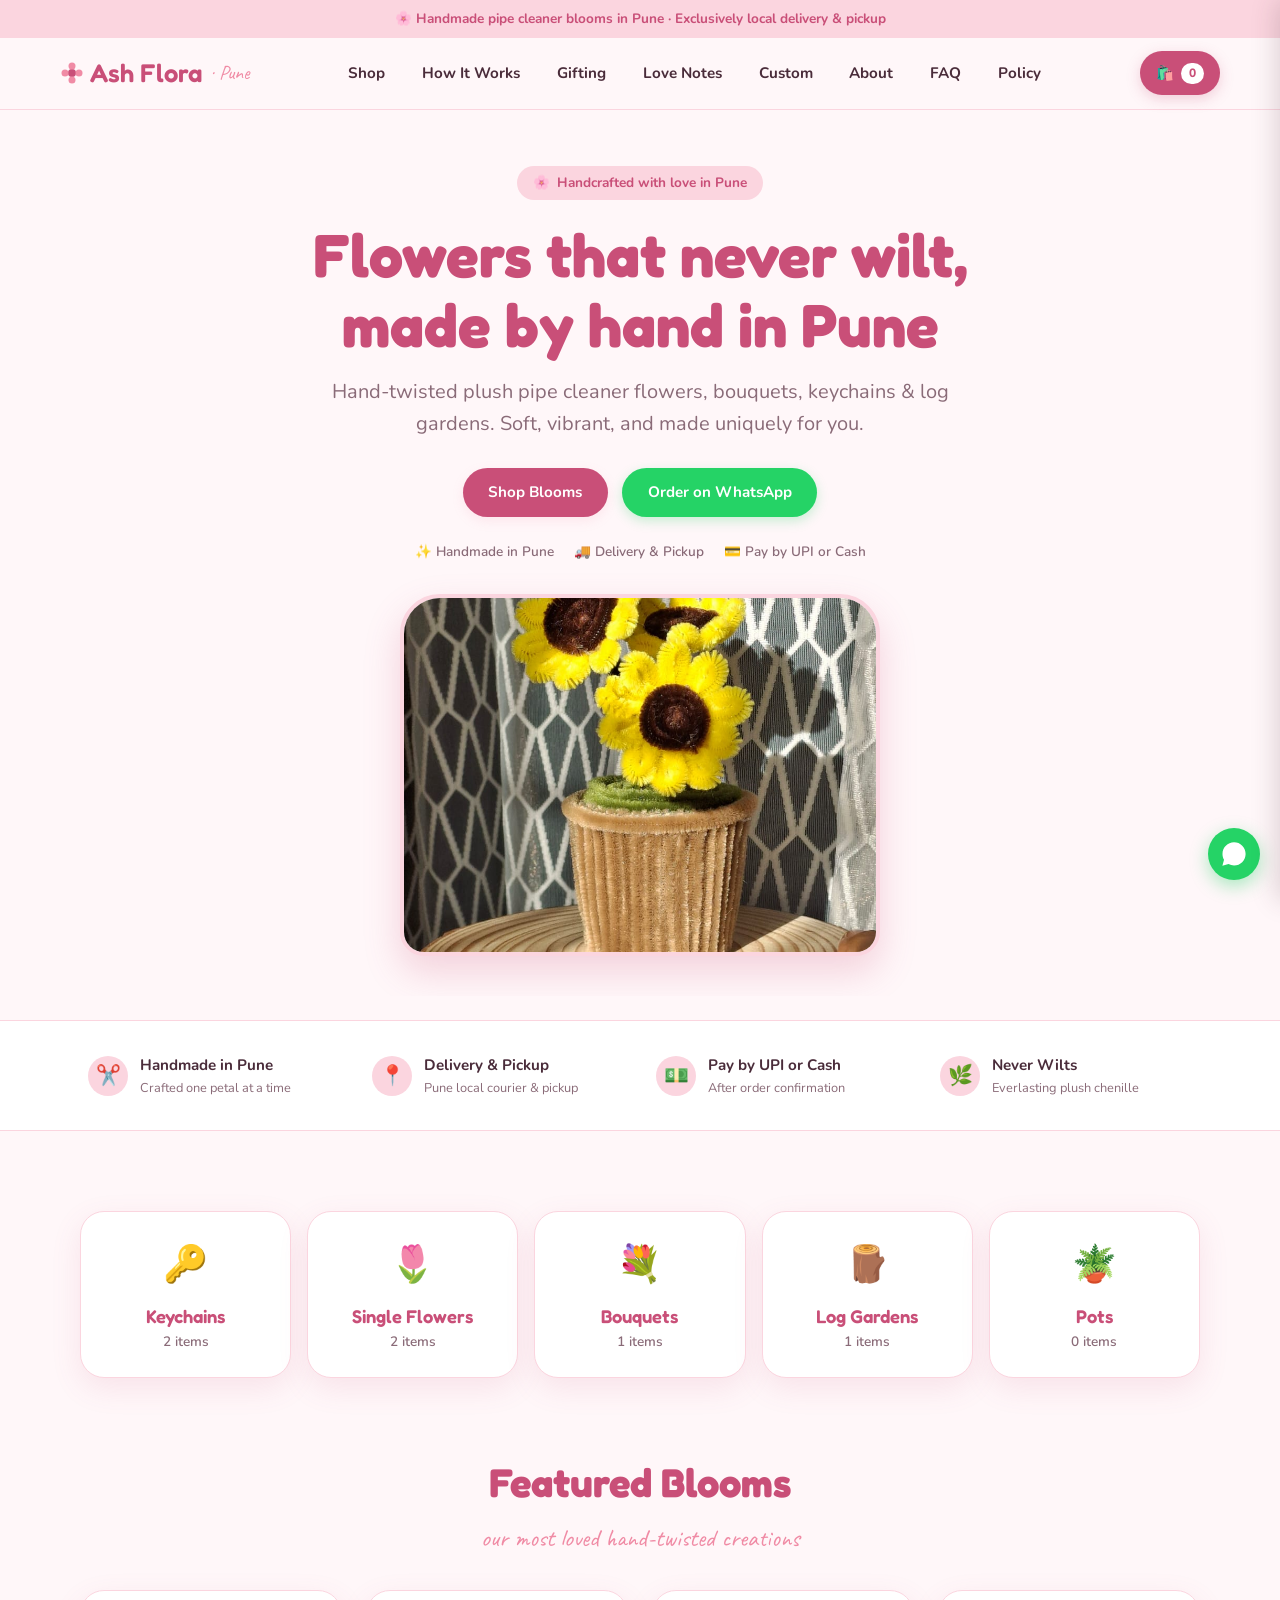
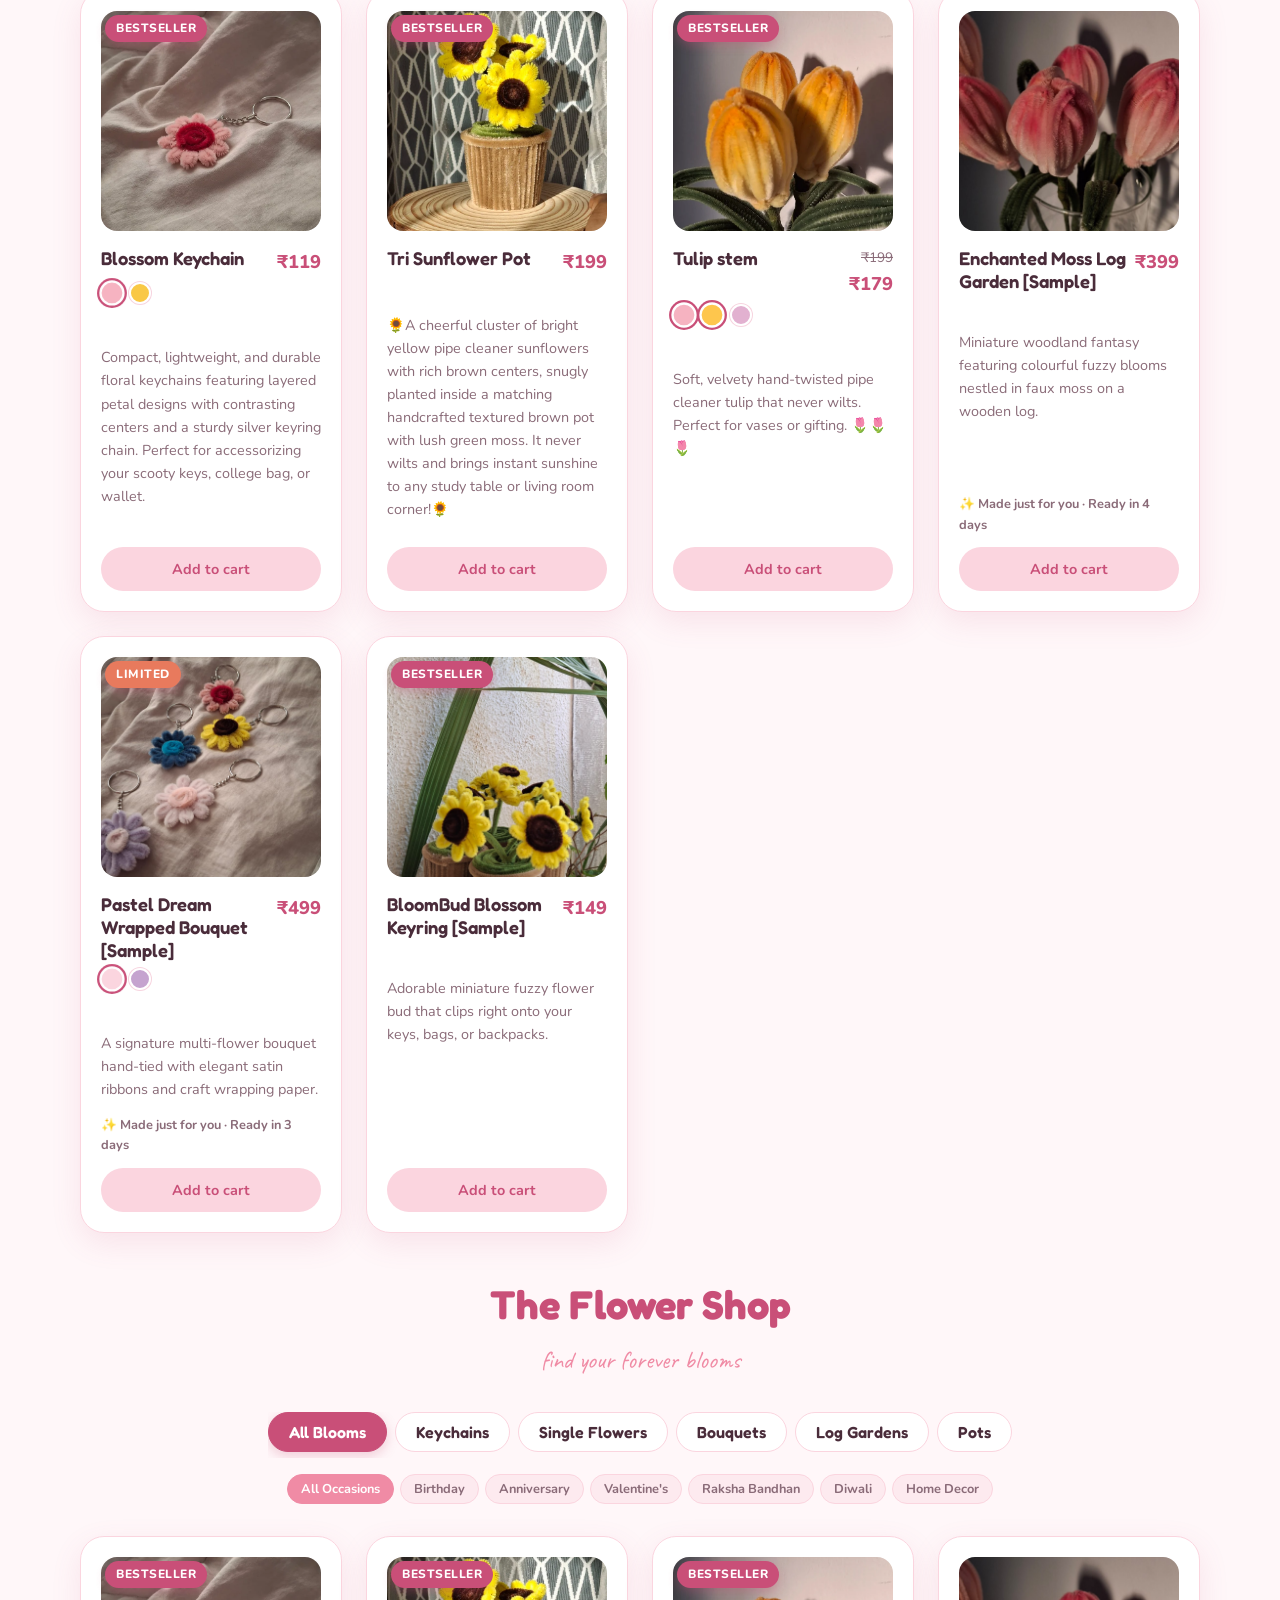
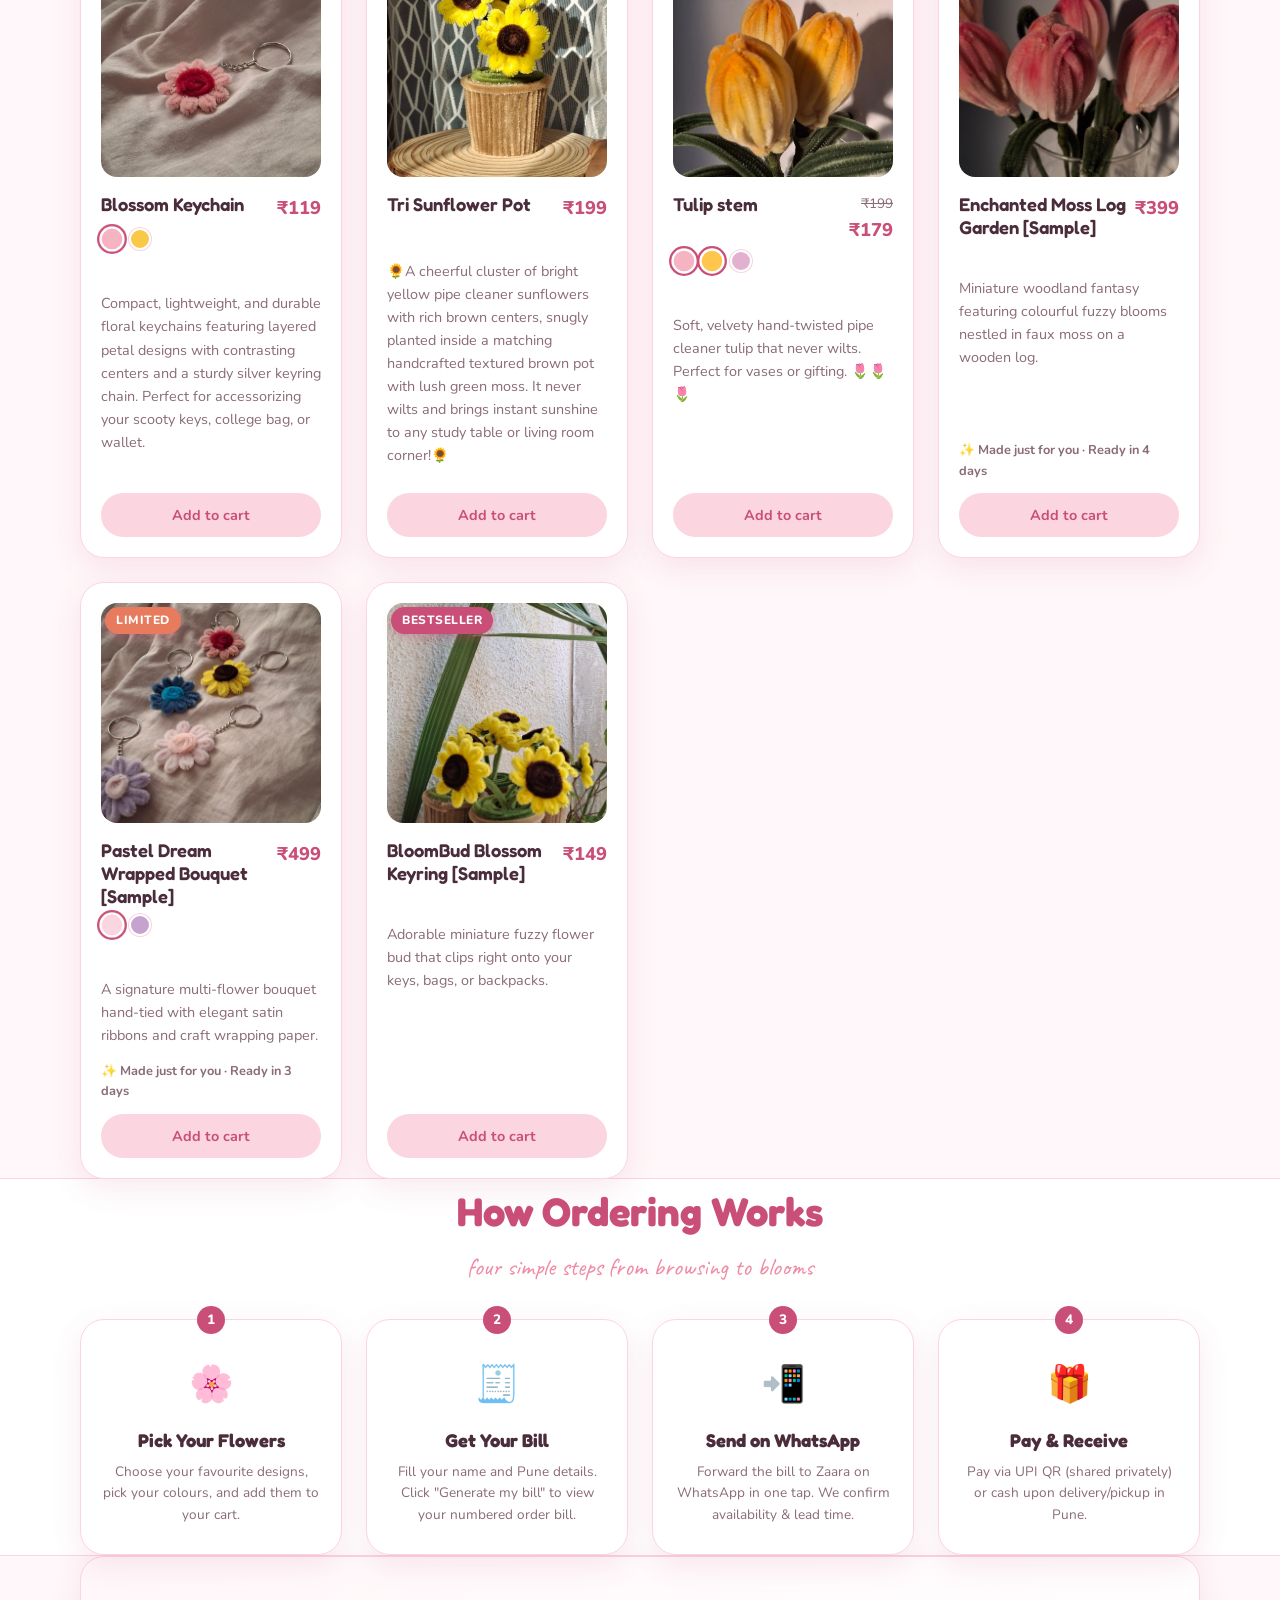
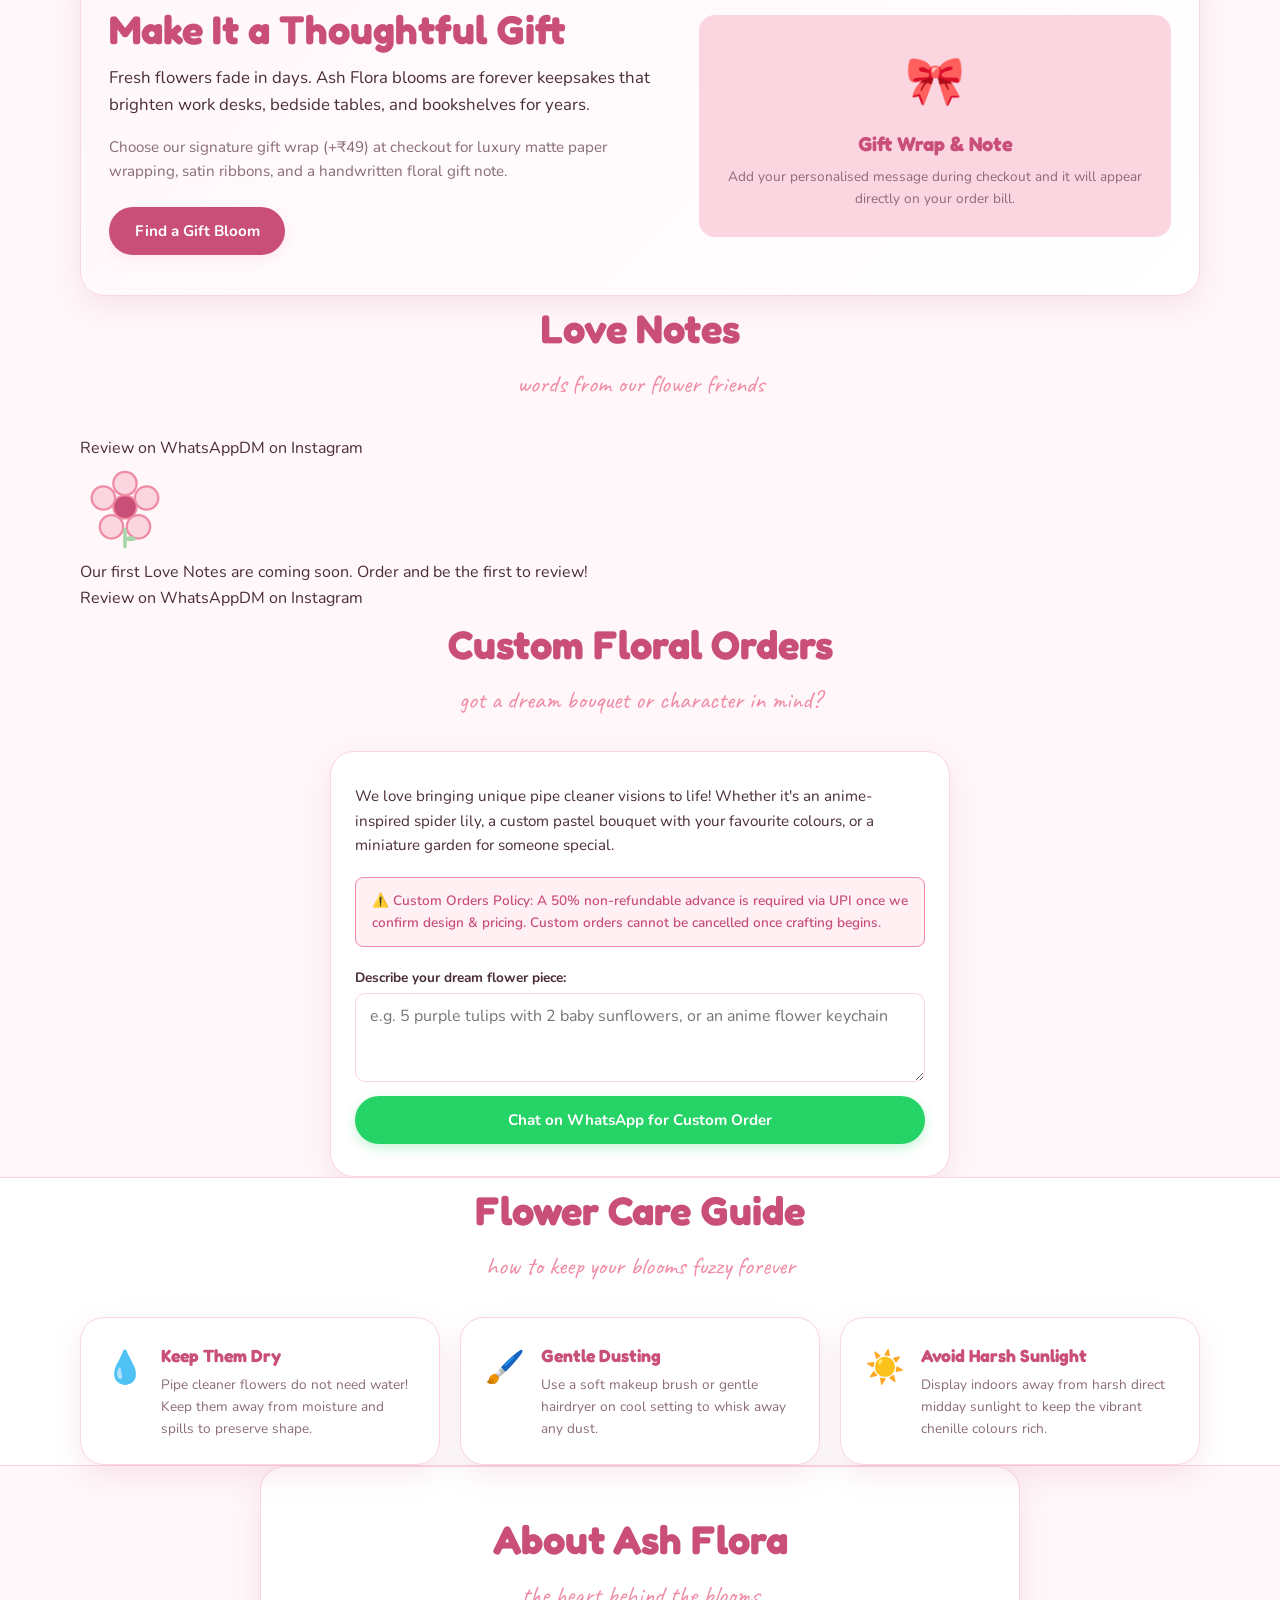
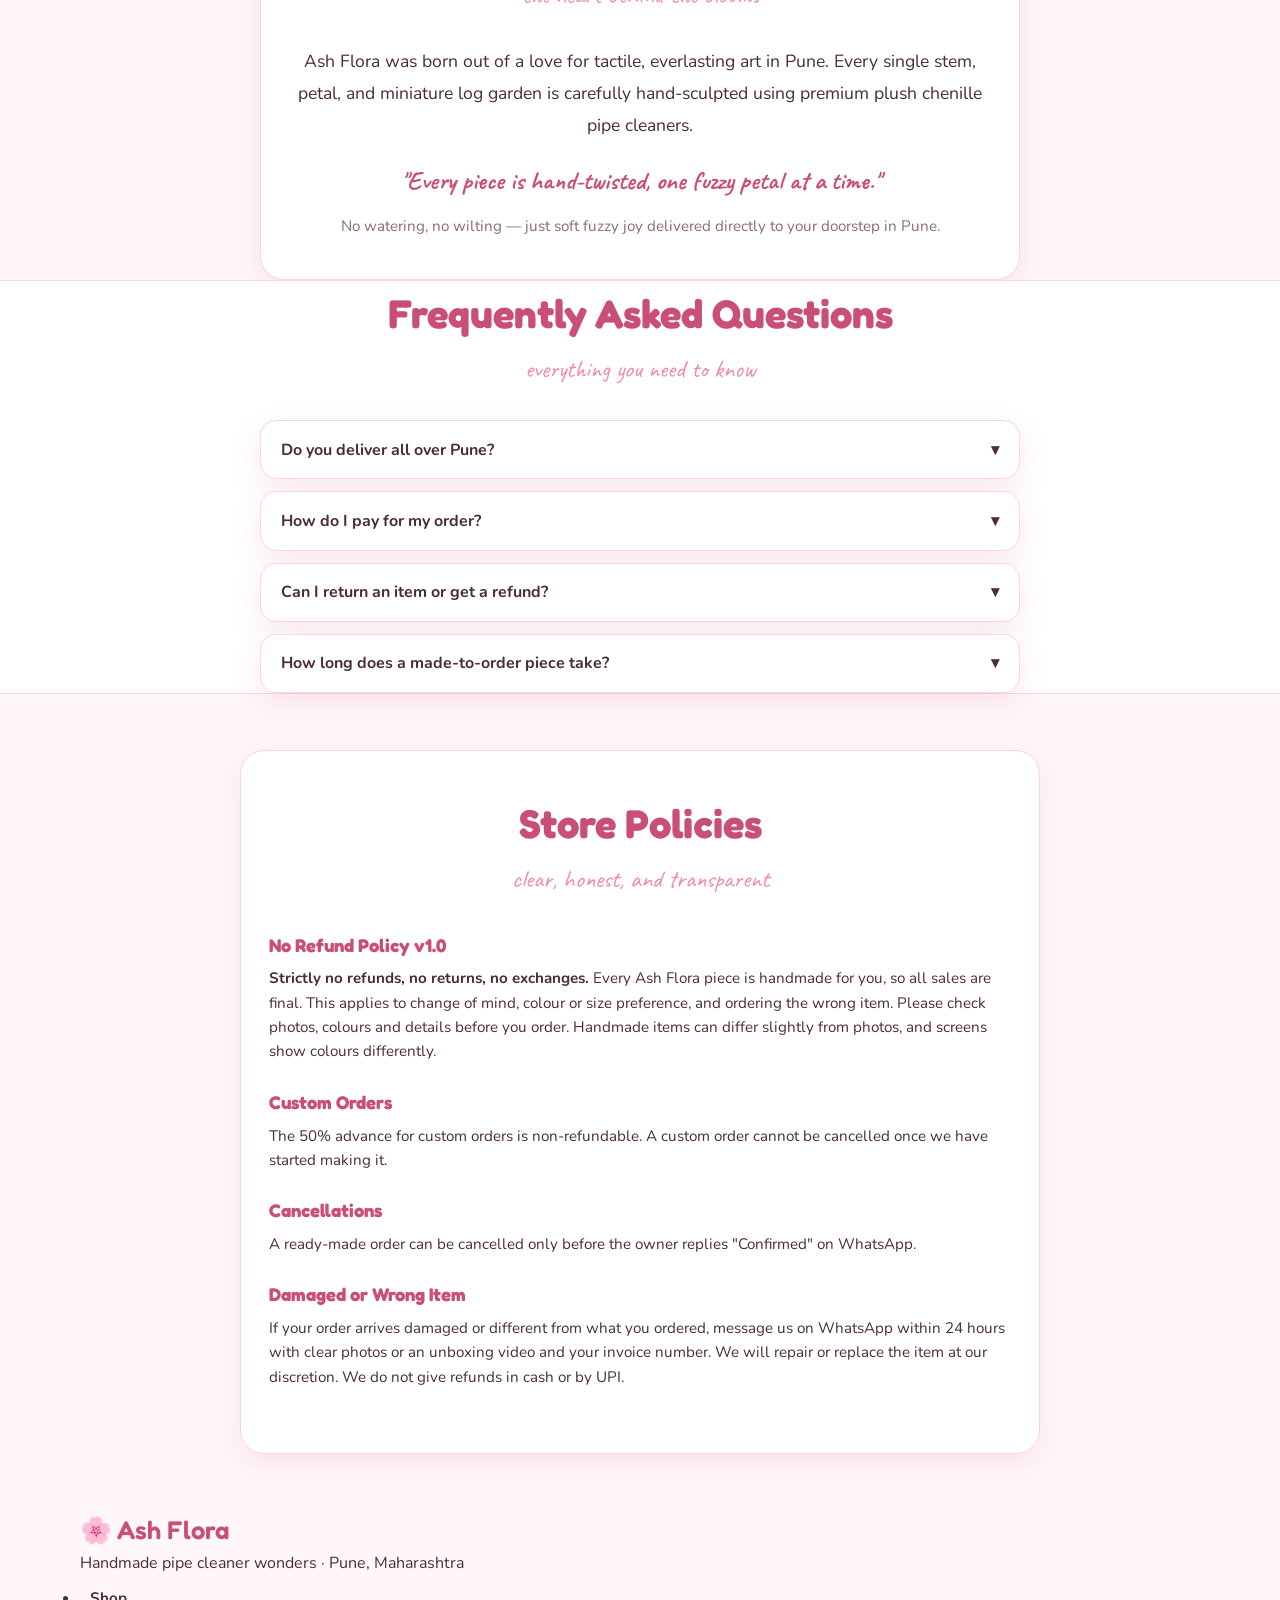
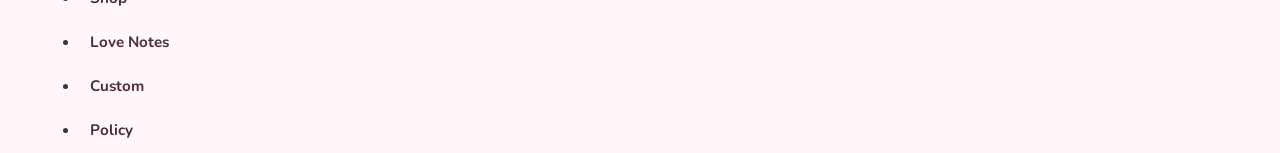
==== commit 9aabc782: "Add Delete button to admin and Pots category across website" ====
--- a/index.html
+++ b/index.html
@@ -163,6 +163,11 @@
             <div class="category-tile-title">Log Gardens</div>
             <div class="category-tile-count" data-category-count="log-gardens">Loading...</div>
           </a>
+          <a href="#pots" class="category-tile">
+            <div class="category-tile-icon">🪴</div>
+            <div class="category-tile-title">Pots</div>
+            <div class="category-tile-count" data-category-count="pots">Loading...</div>
+          </a>
         </div>
       </div>
     </section>
@@ -194,6 +199,7 @@
             <button type="button" class="category-tab-btn" data-category="single-flowers">Single Flowers</button>
             <button type="button" class="category-tab-btn" data-category="bouquets">Bouquets</button>
             <button type="button" class="category-tab-btn" data-category="log-gardens">Log Gardens</button>
+            <button type="button" class="category-tab-btn" data-category="pots">Pots</button>
           </div>
 
           <div class="occasions-chips-bar" role="toolbar" aria-label="Filter by occasion">
--- a/style.css
+++ b/style.css
@@ -527,7 +527,7 @@
 
 @media (min-width: 768px) {
   .category-tiles-grid {
-    grid-template-columns: repeat(4, 1fr);
+    grid-template-columns: repeat(5, 1fr);
   }
 }
 
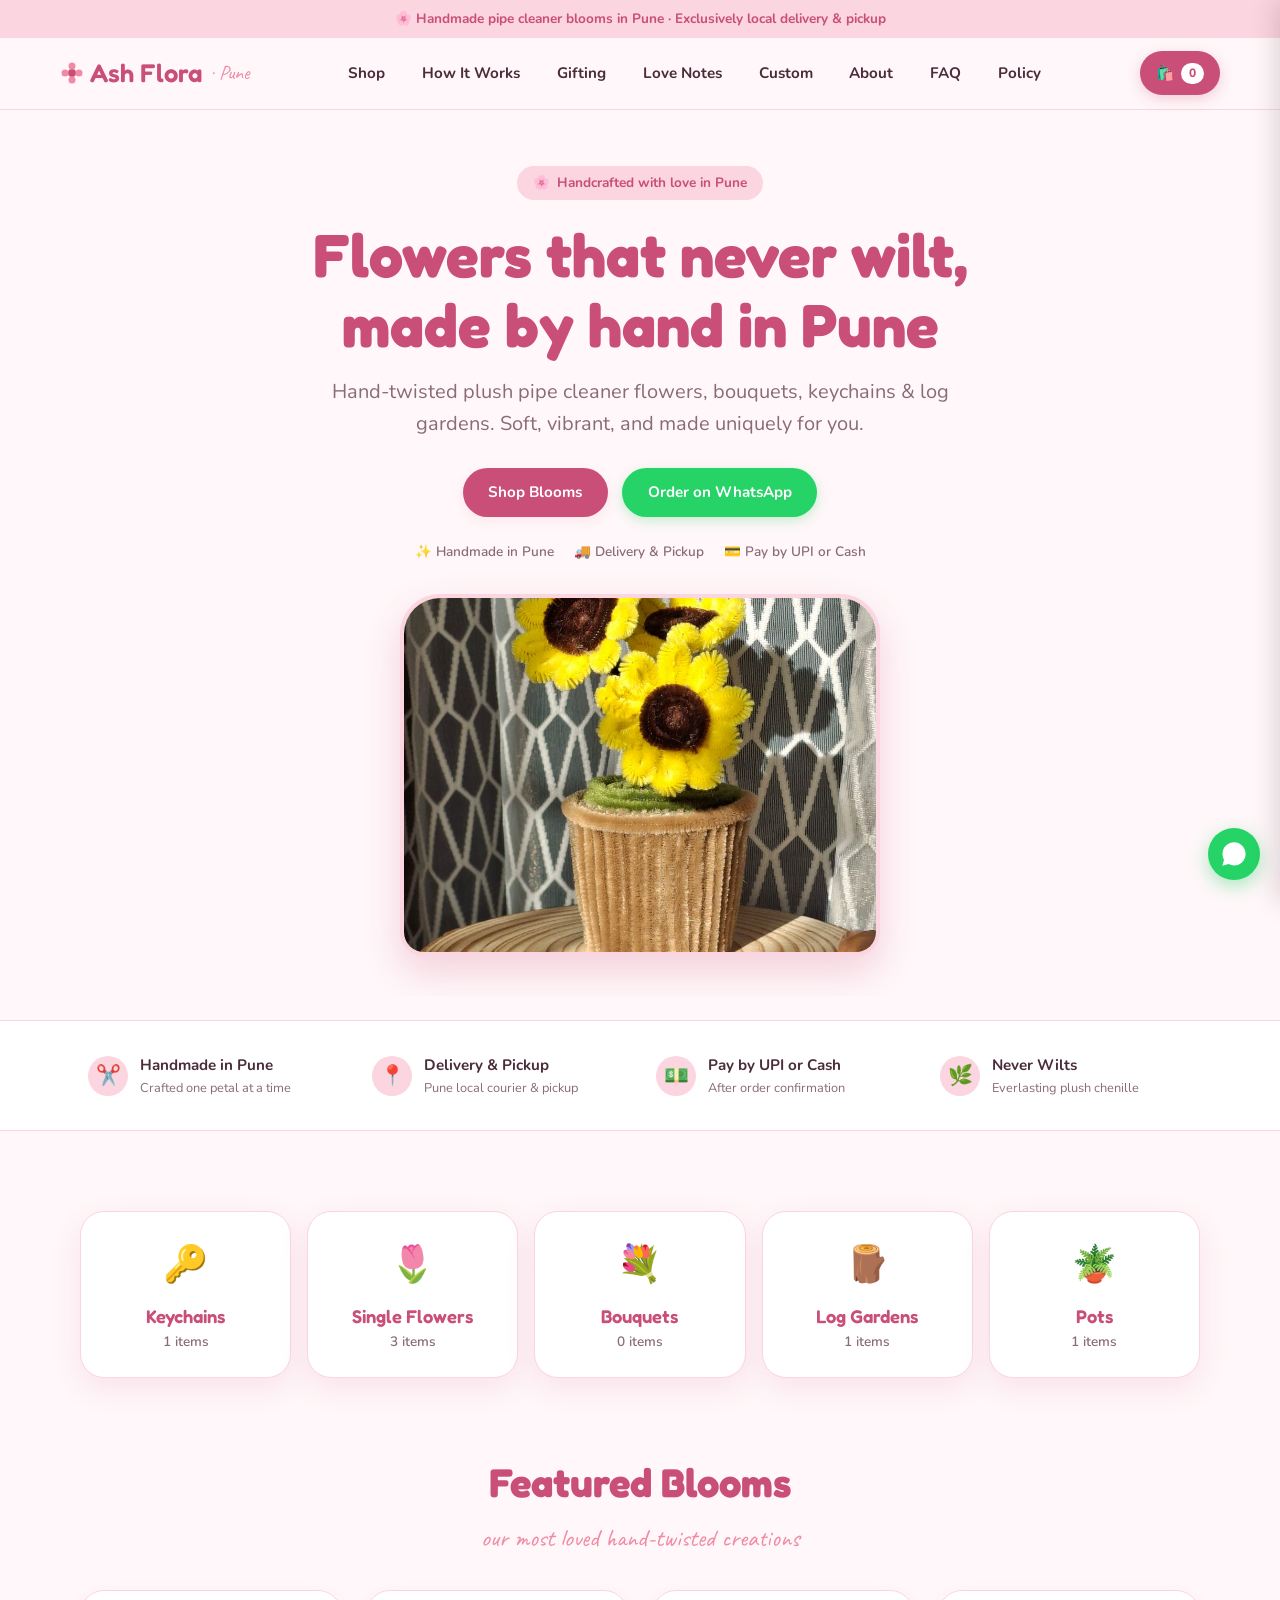
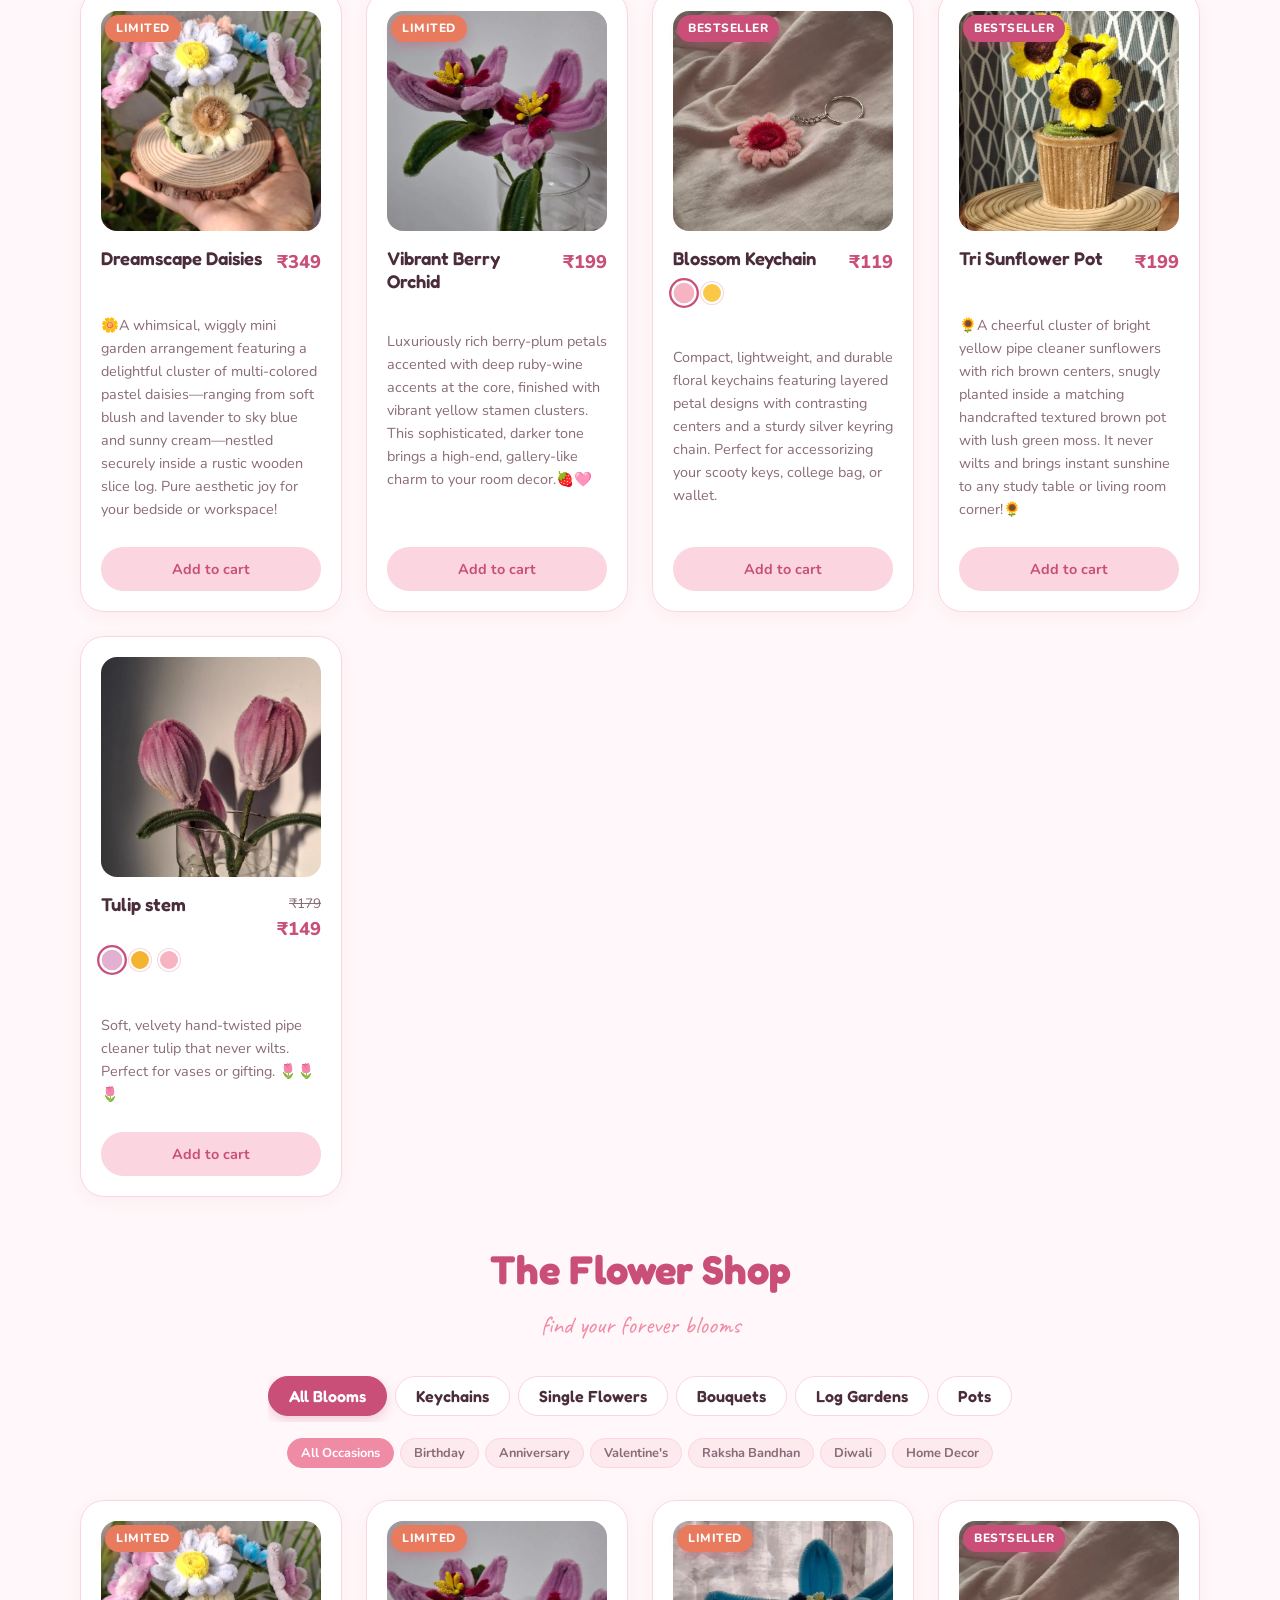
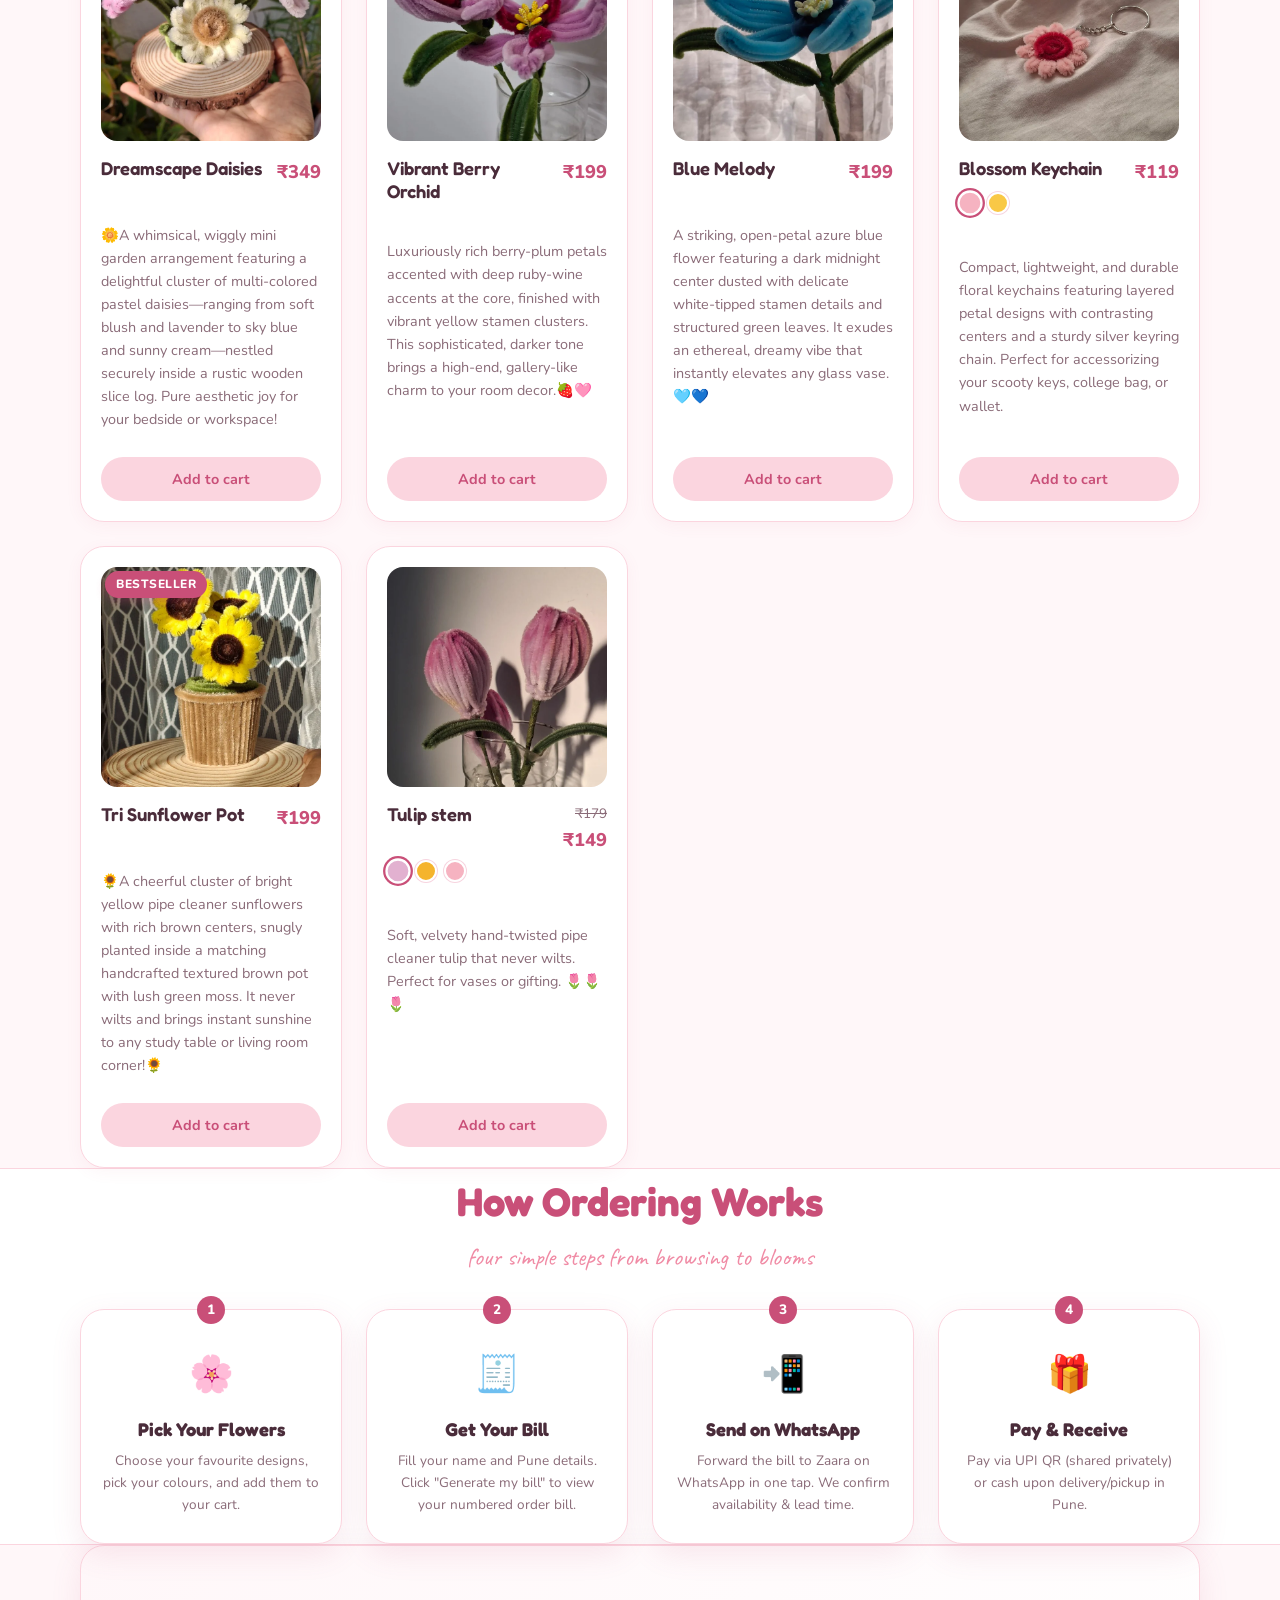
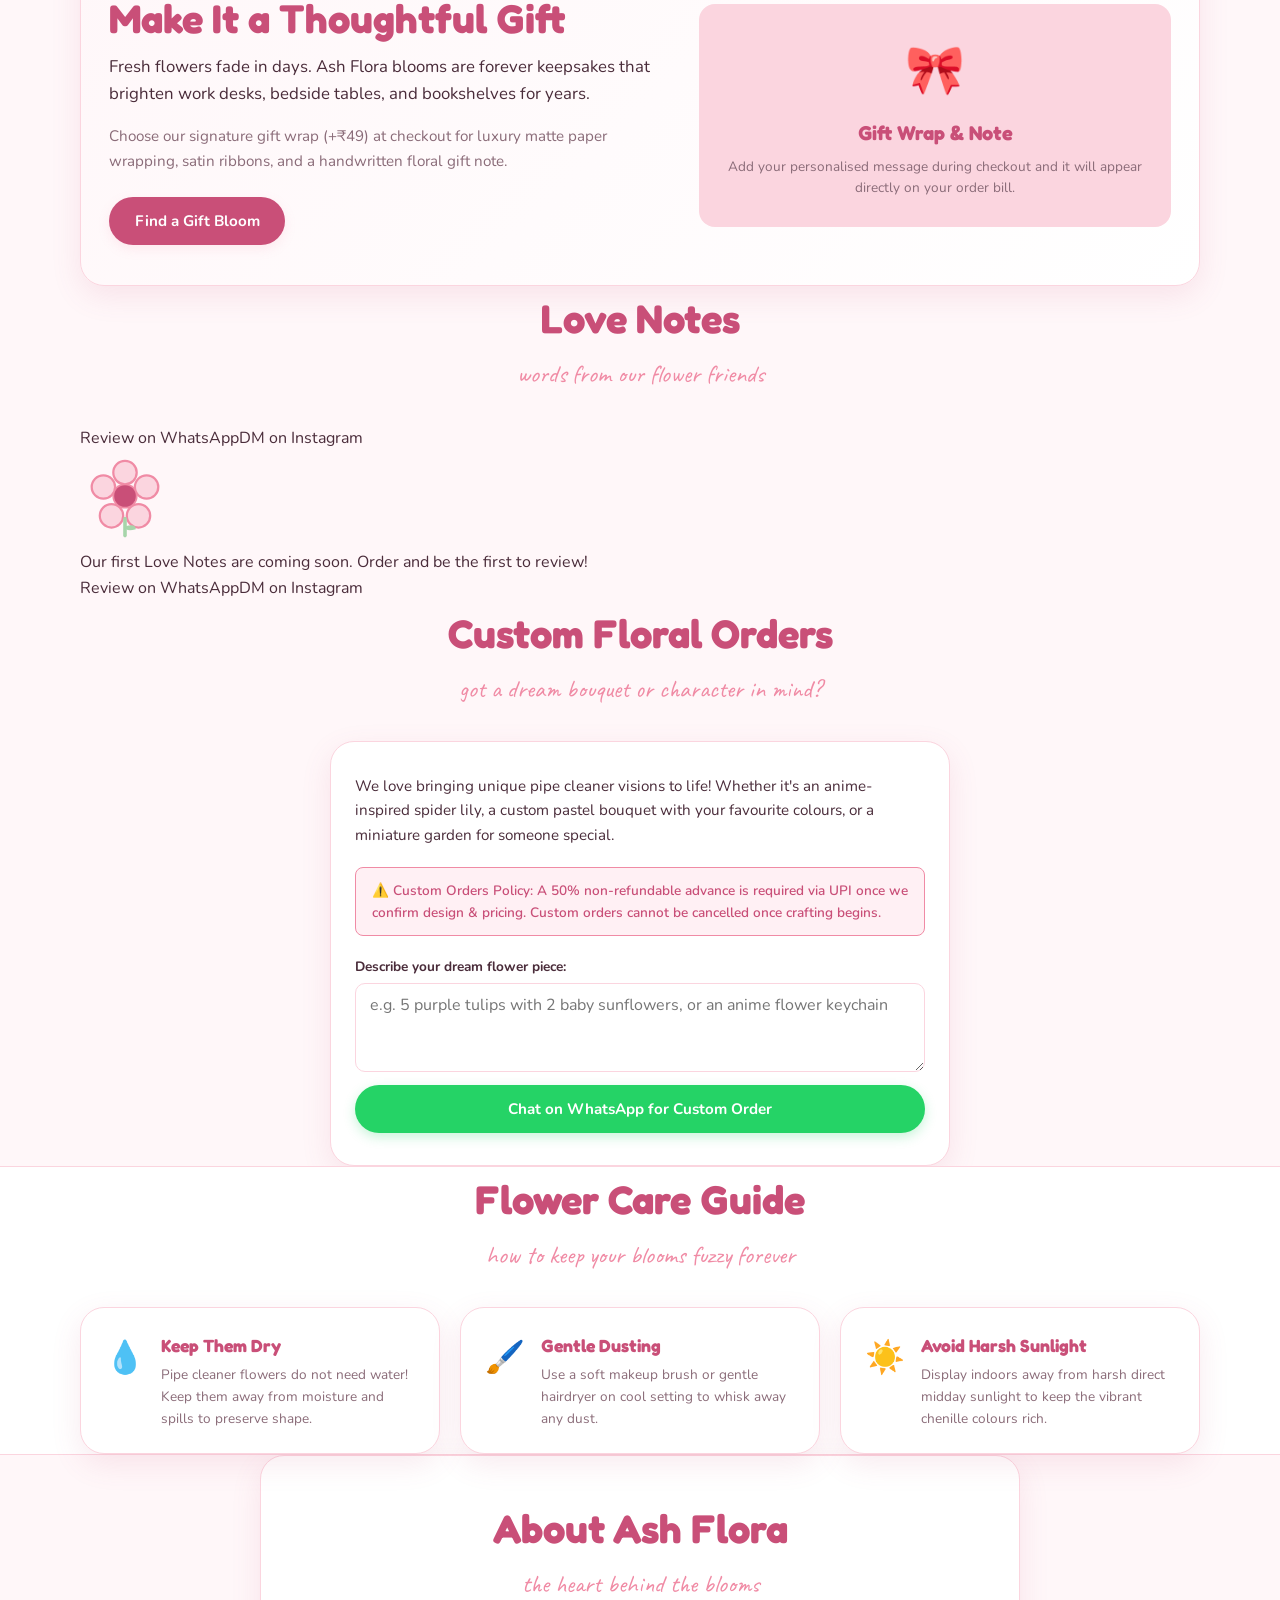
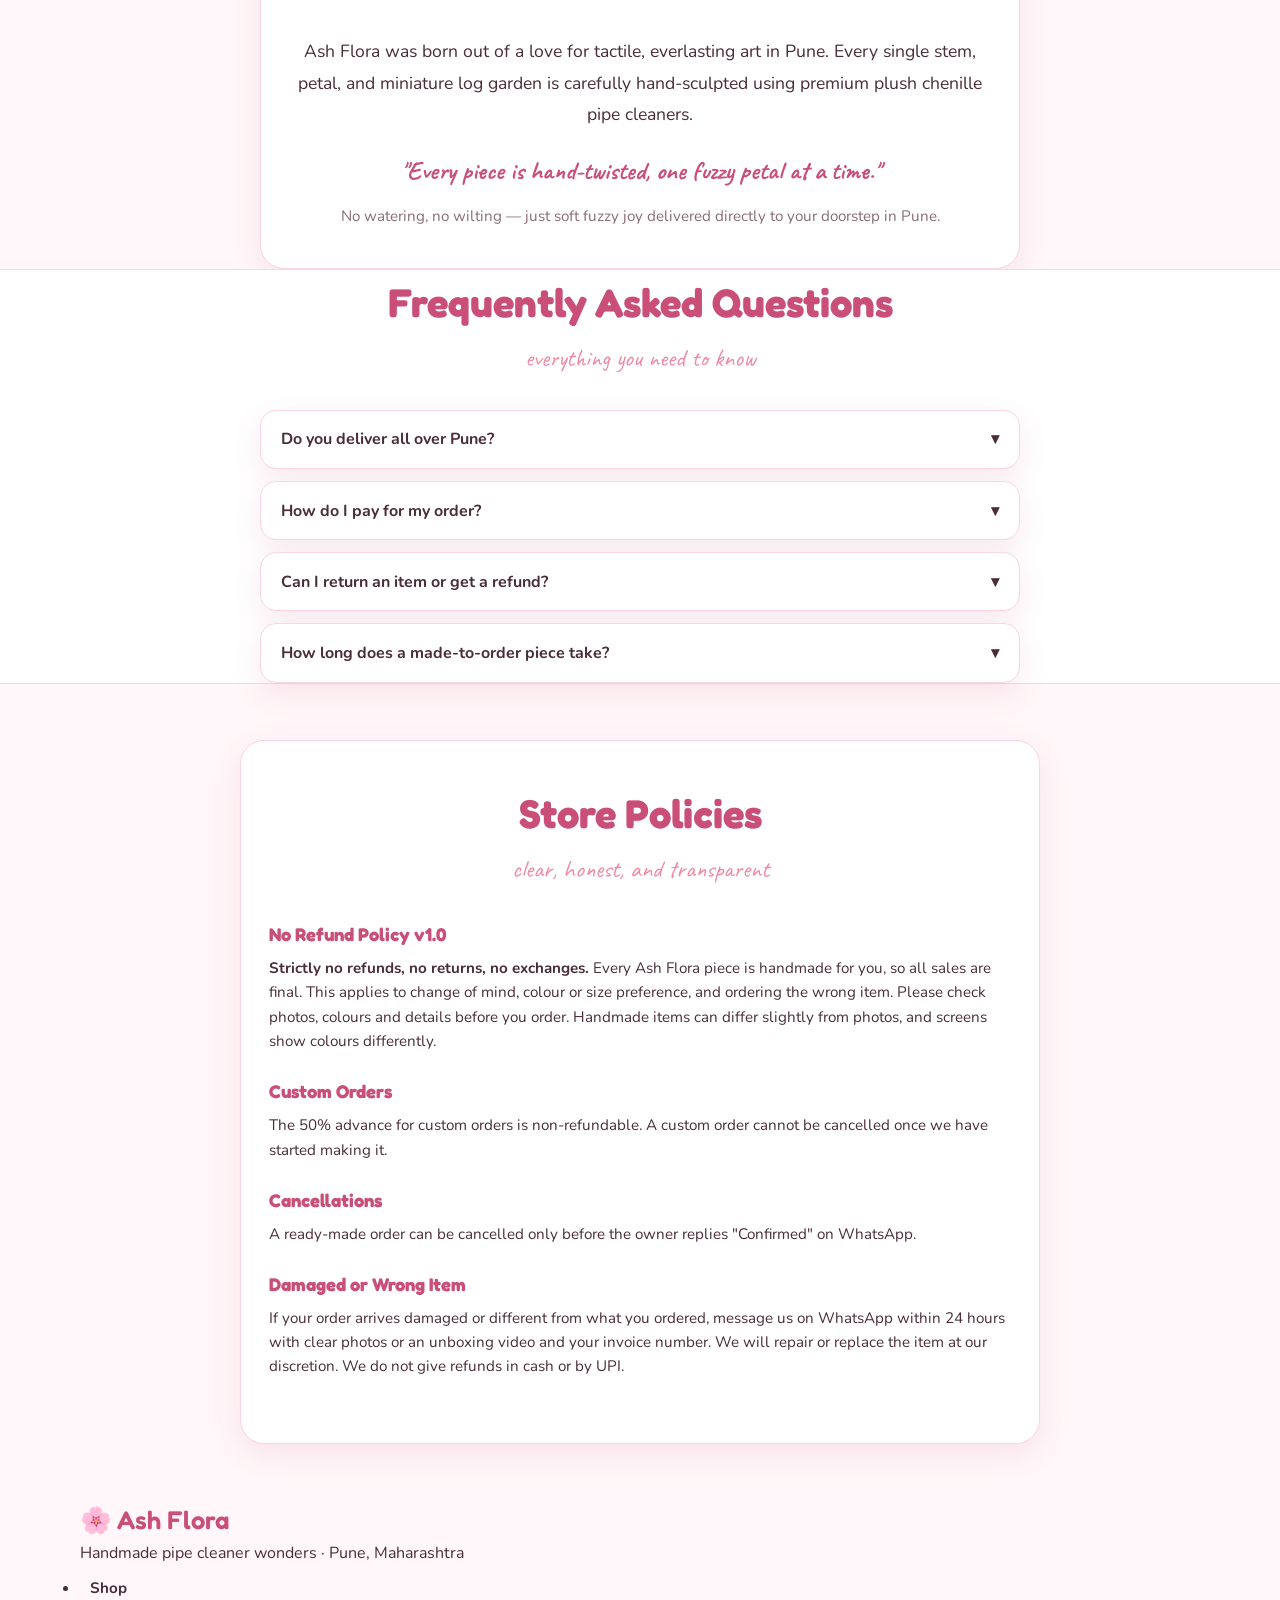
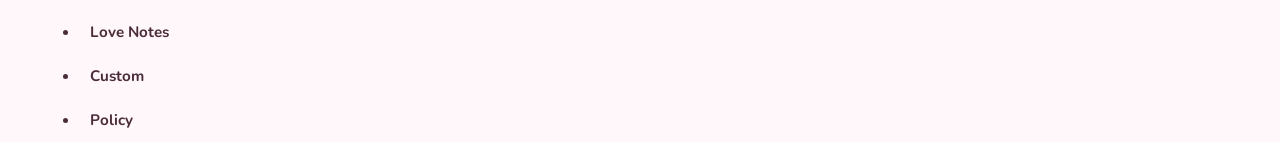
==== commit 75d2aa30: "Add prominent cancel button for cart items, hide gift wrap when items unavailable, exclude unavailab" ====
--- a/index.html
+++ b/index.html
@@ -513,10 +513,12 @@
     <div id="cart-items-list" class="cart-items-list"></div>
 
     <div id="cart-footer" class="cart-drawer-footer" style="display: none;">
-      <label class="form-checkbox-label" style="margin-bottom: 0.4rem;">
-        <input type="checkbox" id="cart-giftwrap-checkbox" class="form-checkbox">
-        <span>Add Luxury Gift Wrap & Satin Ribbon (+₹49)</span>
-      </label>
+      <div id="cart-giftwrap-container">
+        <label class="form-checkbox-label" style="margin-bottom: 0.4rem;">
+          <input type="checkbox" id="cart-giftwrap-checkbox" class="form-checkbox">
+          <span>Add Luxury Gift Wrap & Satin Ribbon (+₹49)</span>
+        </label>
+      </div>
 
       <div class="cart-summary-line">
         <span>Items Subtotal:</span>
--- a/style.css
+++ b/style.css
@@ -121,7 +121,7 @@
 .floating-petal {
   position: absolute;
   top: -40px;
-  opacity: 0.55;
+  opacity: 0.28;
   animation-name: driftPetal;
   animation-timing-function: linear;
   animation-iteration-count: infinite;
@@ -606,14 +606,19 @@
   background: var(--color-card-bg);
   border-radius: var(--radius-card);
   padding: 1.25rem;
-  box-shadow: var(--shadow-soft);
+  box-shadow: 0 4px 16px rgba(201, 79, 120, 0.06);
   border: 1px solid var(--color-blush);
   display: flex;
   flex-direction: column;
   position: relative;
-  transition: transform 0.2s cubic-bezier(0.16, 1, 0.3, 1), box-shadow 0.2s ease;
-  transform-style: preserve-3d;
-  will-change: transform;
+  transition: transform 0.25s ease, box-shadow 0.25s ease;
+}
+
+@media (hover: hover) {
+  .product-card:hover {
+    transform: translateY(-4px);
+    box-shadow: 0 12px 28px rgba(201, 79, 120, 0.12);
+  }
 }
 
 @media (hover: hover) {
@@ -1686,3 +1691,58 @@
     transform: none !important;
   }
 }
+
+/* Cart Item Styling Enhancements */
+.cart-item-row.is-unavailable {
+  background: #FFF5F7;
+  border: 1.5px dashed var(--color-rose);
+  border-radius: 14px;
+  padding: 0.85rem;
+  margin-bottom: 0.5rem;
+}
+
+.cart-item-cancel-btn {
+  position: absolute;
+  top: 0.5rem;
+  right: 0.5rem;
+  width: 28px;
+  height: 28px;
+  border-radius: 50%;
+  background: #FFE4EC;
+  color: var(--color-alert);
+  border: none;
+  font-size: 0.9rem;
+  font-weight: 800;
+  cursor: pointer;
+  display: flex;
+  align-items: center;
+  justify-content: center;
+  transition: var(--transition-smooth);
+}
+
+.cart-item-cancel-btn:hover {
+  background: var(--color-alert);
+  color: #FFFFFF;
+  transform: scale(1.1);
+}
+
+.cart-remove-pill {
+  display: inline-flex;
+  align-items: center;
+  gap: 0.25rem;
+  padding: 0.35rem 0.75rem;
+  border-radius: var(--radius-badge);
+  background: #FFF0F4;
+  color: var(--color-alert);
+  border: 1px solid #FCD4DE;
+  font-size: 0.75rem;
+  font-weight: 700;
+  cursor: pointer;
+  transition: var(--transition-smooth);
+}
+
+.cart-remove-pill:hover {
+  background: var(--color-alert);
+  color: #FFFFFF;
+  border-color: var(--color-alert);
+}
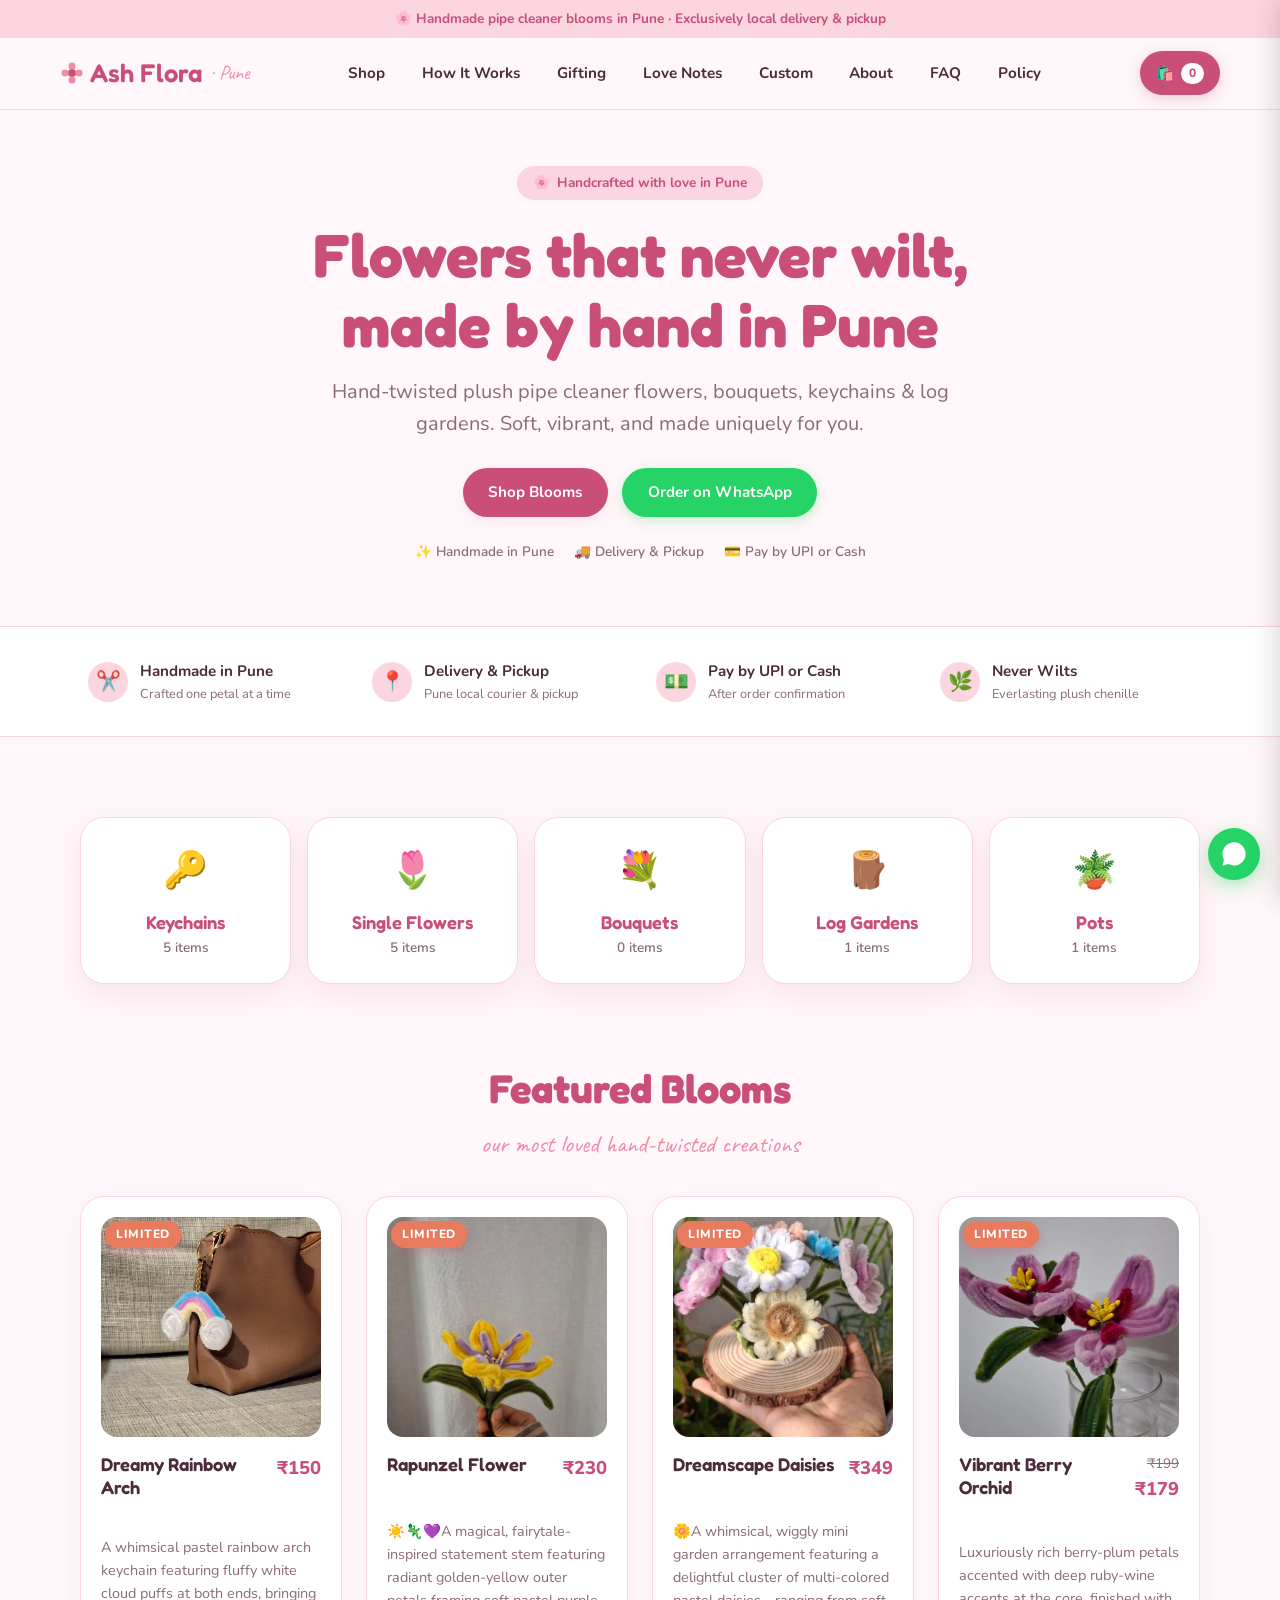
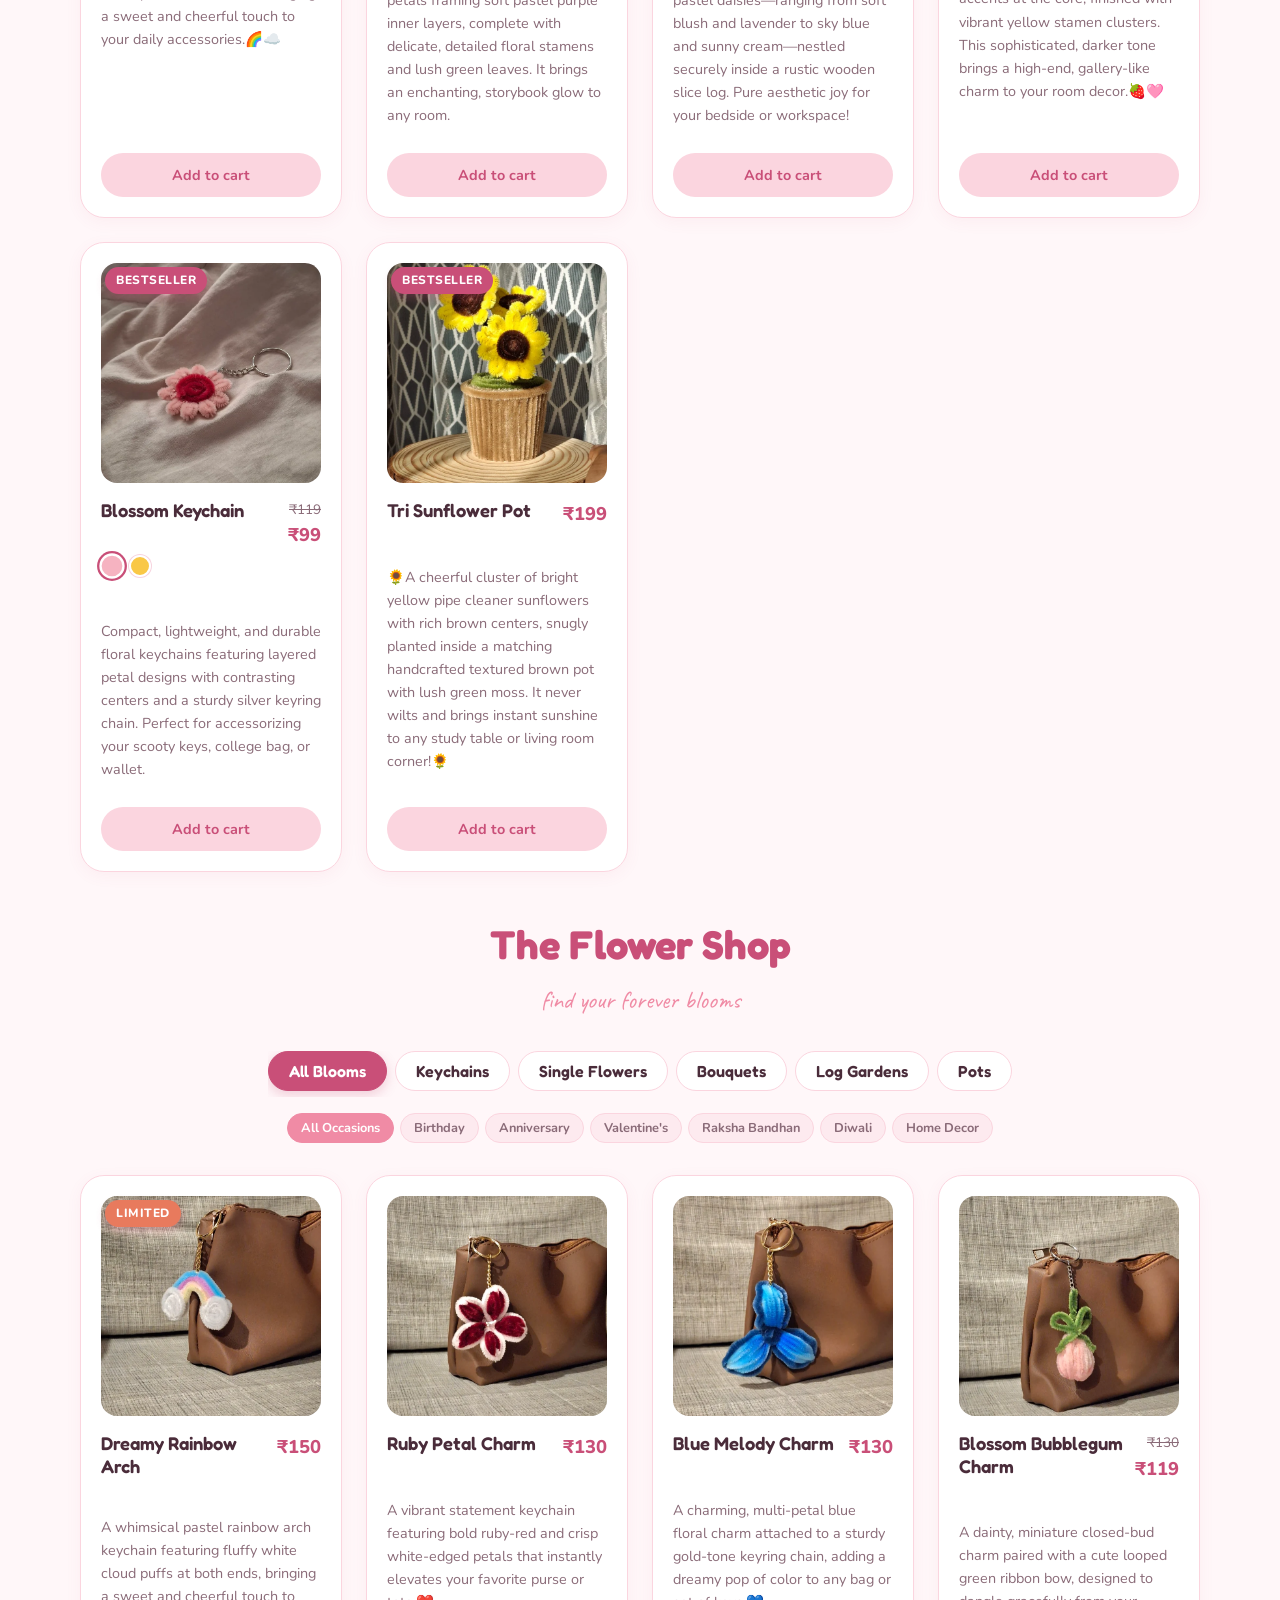
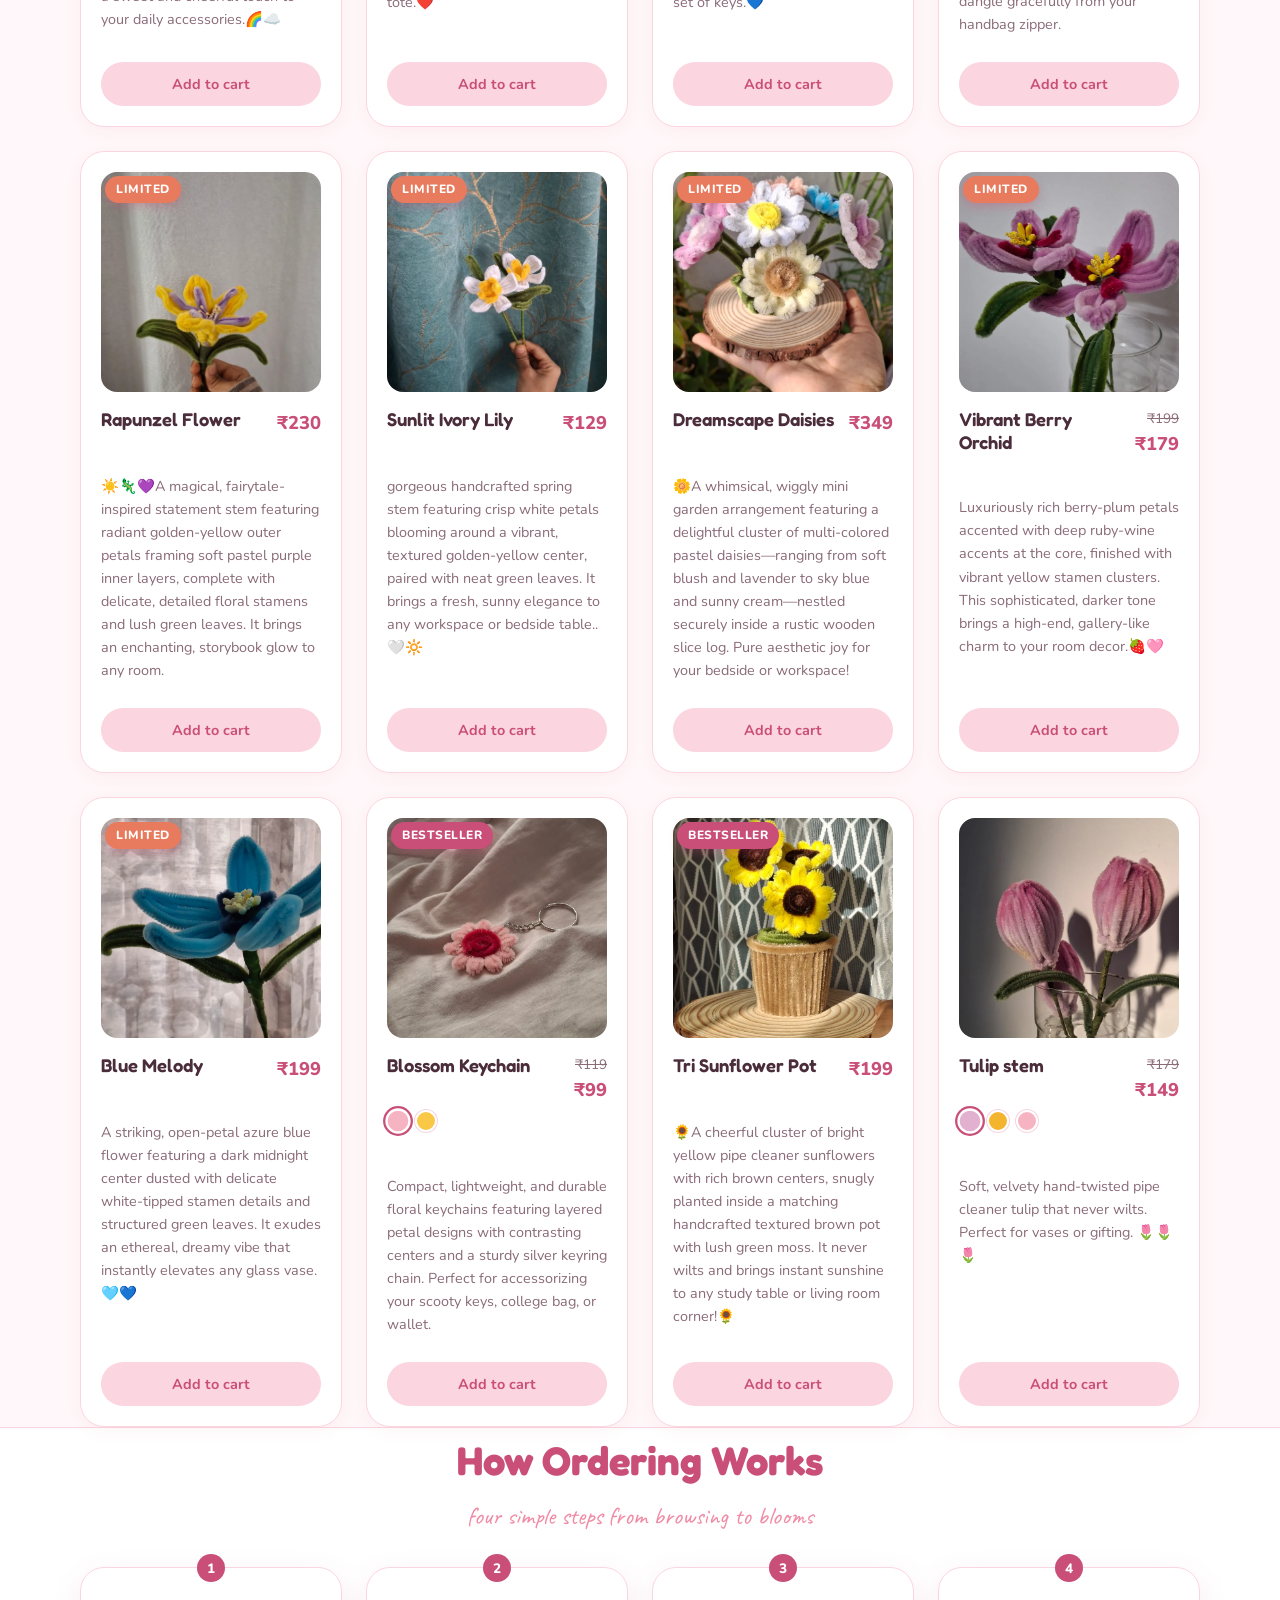
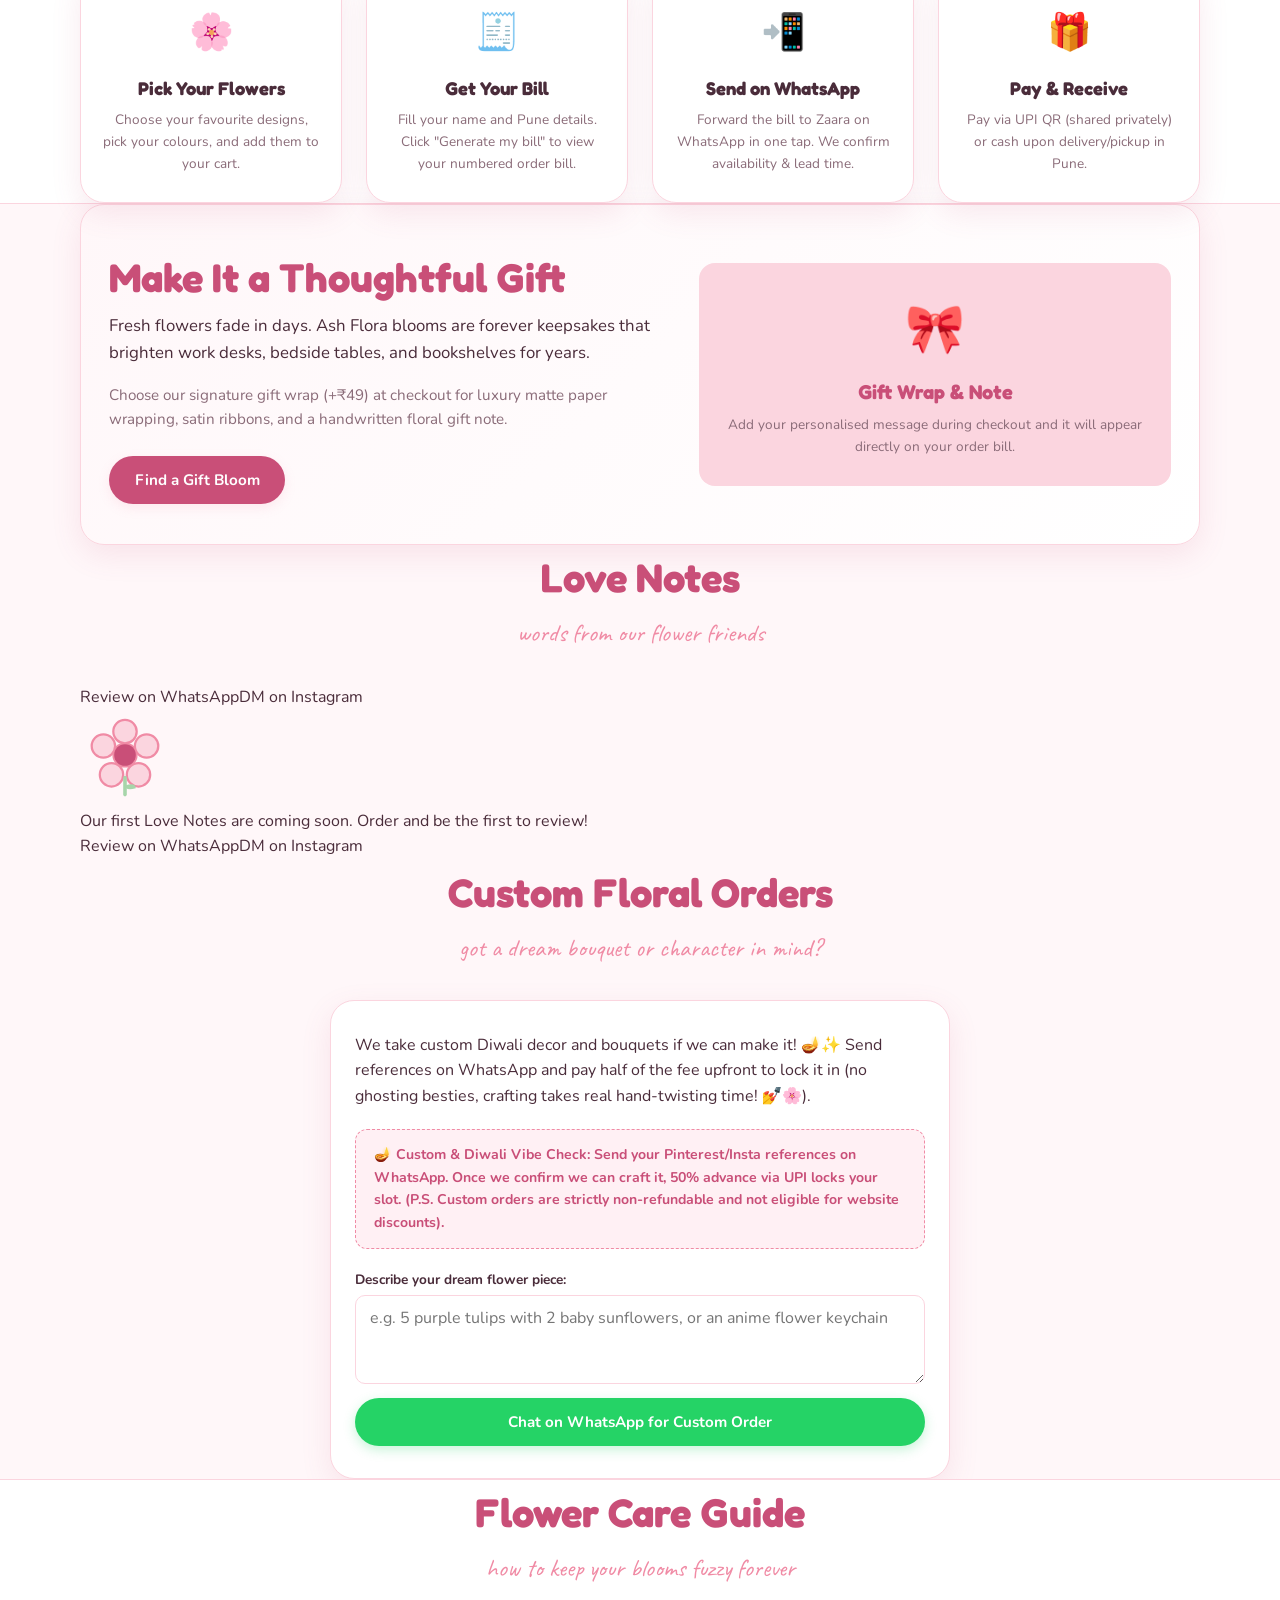
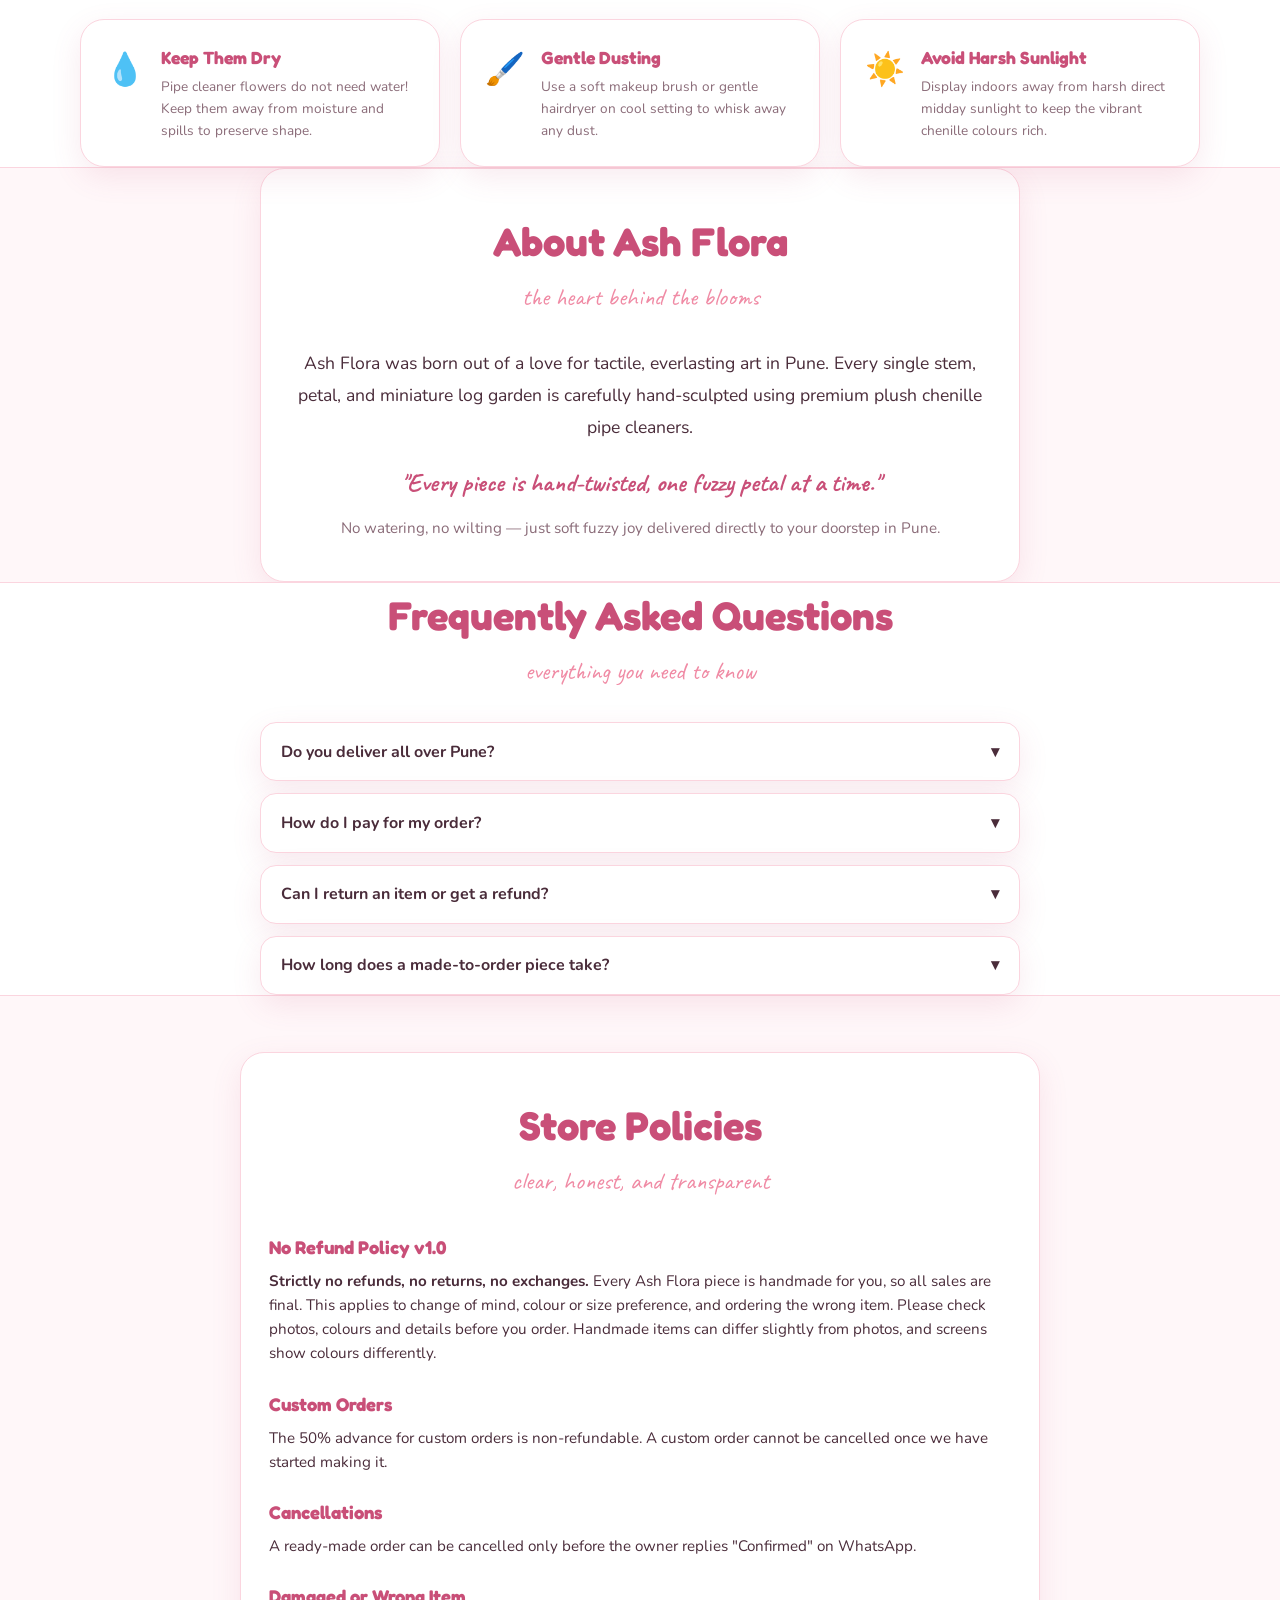
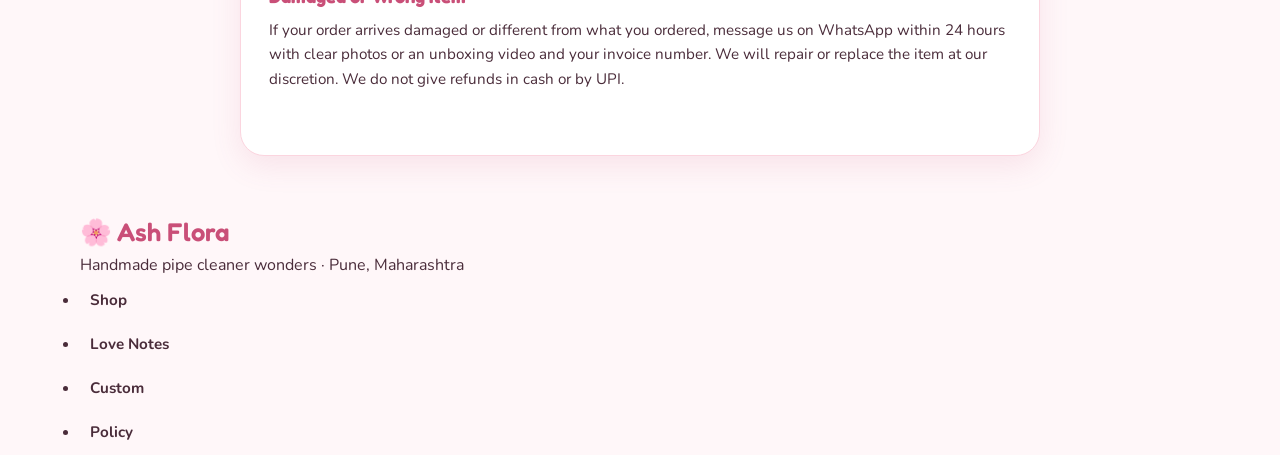
==== commit 9c136b11: "Update WhatsApp to 9307747664, remove master hero image, add 10% discount on orders >1500, fix PDF p" ====
--- a/index.html
+++ b/index.html
@@ -90,7 +90,7 @@
         <p class="hero-sub">Hand-twisted plush pipe cleaner flowers, bouquets, keychains & log gardens. Soft, vibrant, and made uniquely for you.</p>
         <div class="hero-actions">
           <a href="#shop" class="btn btn-primary">Shop Blooms</a>
-          <a href="https://wa.me/919876543210?text=Hi%20Ash%20Flora!%20I'd%20like%20to%20order%20handcrafted%20flowers." class="btn btn-whatsapp" target="_blank" rel="noopener noreferrer">Order on WhatsApp</a>
+          <a href="https://wa.me/919307747664?text=Hi%20Ash%20Flora!%20I'd%20like%20to%20order%20handcrafted%20flowers." class="btn btn-whatsapp" target="_blank" rel="noopener noreferrer">Order on WhatsApp</a>
         </div>
         <div class="hero-microcopy">
           <span>✨ Handmade in Pune</span>
@@ -98,10 +98,7 @@
           <span>💳 Pay by UPI or Cash</span>
         </div>
 
-        <!-- Parallax Hero Frame (Section 16.5) -->
-        <div class="hero-visual-frame" aria-hidden="true">
-          <img src="images/products/sample-tulip/pink-1.jpg" alt="Handcrafted pipe cleaner tulips in Pune" class="hero-visual-img" width="600" height="450" loading="eager" fetchpriority="high">
-        </div>
+
       </div>
     </section>
 
@@ -306,11 +303,11 @@
         </header>
 
         <div class="custom-order-box">
-          <p style="font-size: 0.95rem; color: var(--color-ink); margin-bottom: 1.25rem; line-height: 1.6;">
-            We love bringing unique pipe cleaner visions to life! Whether it's an anime-inspired spider lily, a custom pastel bouquet with your favourite colours, or a miniature garden for someone special.
+          <p style="font-size: 1rem; color: var(--color-ink); margin-bottom: 1.25rem; line-height: 1.6;">
+            We take custom Diwali decor and bouquets if we can make it! 🪔✨ Send references on WhatsApp and pay half of the fee upfront to lock it in (no ghosting besties, crafting takes real hand-twisting time! 💅🌸).
           </p>
-          <div style="background: #FFF0F4; border: 1px solid var(--color-rose); border-radius: 8px; padding: 0.75rem 1rem; font-size: 0.85rem; color: var(--color-deep-rose); margin-bottom: 1.25rem; font-weight: 600;">
-            ⚠️ Custom Orders Policy: A 50% non-refundable advance is required via UPI once we confirm design & pricing. Custom orders cannot be cancelled once crafting begins.
+          <div style="background: #FFF0F4; border: 1.5px dashed var(--color-rose); border-radius: 12px; padding: 0.85rem 1.15rem; font-size: 0.88rem; color: var(--color-deep-rose); margin-bottom: 1.25rem; font-weight: 700;">
+            🪔 Custom & Diwali Vibe Check: Send your Pinterest/Insta references on WhatsApp. Once we confirm we can craft it, 50% advance via UPI locks your slot. (P.S. Custom orders are strictly non-refundable and not eligible for website discounts).
           </div>
           <form id="custom-order-form">
             <div class="form-group">
@@ -498,7 +495,7 @@
   </div>
 
   <!-- Floating WhatsApp Button (Section 17.1) -->
-  <a href="https://wa.me/919876543210?text=Hi%20Ash%20Flora!%20I%20have%20an%20inquiry%20about%20your%20handmade%20flowers." class="floating-wa-btn" target="_blank" rel="noopener noreferrer" aria-label="Chat with Ash Flora on WhatsApp">
+  <a href="https://wa.me/919307747664?text=Hi%20Ash%20Flora!%20I%20have%20an%20inquiry%20about%20your%20handmade%20flowers." class="floating-wa-btn" target="_blank" rel="noopener noreferrer" aria-label="Chat with Ash Flora on WhatsApp">
     <svg width="28" height="28" viewBox="0 0 24 24" fill="currentColor" aria-hidden="true"><path d="M12.04 2C6.58 2 2.13 6.45 2.13 11.91C2.13 13.66 2.59 15.36 3.45 16.86L2.05 22L7.3 20.62C8.75 21.41 10.38 21.83 12.04 21.83C17.5 21.83 21.95 17.38 21.95 11.92C21.95 9.27 20.92 6.78 19.05 4.91C17.18 3.03 14.69 2 12.04 2Z"/></svg>
   </a>
 
@@ -523,6 +520,10 @@
       <div class="cart-summary-line">
         <span>Items Subtotal:</span>
         <strong id="cart-subtotal">₹0</strong>
+      </div>
+      <div id="cart-discount-line" class="cart-summary-line" style="display: none; color: var(--color-success); font-weight: 700;">
+        <span>10% Savings (Orders > ₹1,500):</span>
+        <strong id="cart-discount-val">-₹0</strong>
       </div>
       <div id="cart-giftwrap-line" class="cart-summary-line" style="display: none;">
         <span>Gift Wrap:</span>
--- a/style.css
+++ b/style.css
@@ -1644,28 +1644,56 @@
 }
 
 /* ==========================================================================
-   PRINT STYLESHEET FOR BILL (Section 15.7)
+   PRINT STYLESHEET FOR BILL / PDF DOWNLOAD
    ========================================================================== */
 @media print {
+  @page {
+    margin: 1cm;
+    size: A4 portrait;
+  }
+
+  body {
+    background: #FFFFFF !important;
+    color: #000000 !important;
+  }
+
   body * {
     visibility: hidden;
   }
+
   #order-bill-modal, #order-bill-modal * {
     visibility: visible;
   }
+
   #order-bill-modal {
-    position: absolute;
-    inset: 0;
+    position: absolute !important;
+    inset: 0 !important;
     background: #FFFFFF !important;
-    padding: 0;
-  }
-  .bill-card {
+    padding: 0 !important;
+    display: block !important;
+    backdrop-filter: none !important;
+    z-index: 99999 !important;
+  }
+
+  .modal-card {
+    box-shadow: none !important;
     border: none !important;
-    box-shadow: none !important;
     padding: 0 !important;
     max-width: 100% !important;
-  }
-  .bill-actions-grid, .modal-close-btn {
+    width: 100% !important;
+    max-height: none !important;
+    overflow: visible !important;
+  }
+
+  .bill-card {
+    border: 1px solid #E0E0E0 !important;
+    box-shadow: none !important;
+    padding: 1.5rem !important;
+    max-width: 100% !important;
+    border-radius: 8px !important;
+  }
+
+  .bill-actions-grid, .modal-close-btn, #bill-modal-close-btn {
     display: none !important;
   }
 }
@@ -1746,3 +1774,75 @@
   color: #FFFFFF;
   border-color: var(--color-alert);
 }
+
+/* ==========================================================================
+   MOBILE-FIRST DENSE 2-COLUMN PRODUCT GRID
+   Shows 4 products immediately on mobile viewports without endless scrolling
+   ========================================================================== */
+@media (max-width: 640px) {
+  .products-grid {
+    grid-template-columns: repeat(2, 1fr) !important;
+    gap: 0.65rem !important;
+  }
+
+  .product-card {
+    padding: 0.65rem !important;
+    border-radius: 16px !important;
+  }
+
+  .product-img-wrap {
+    border-radius: 12px !important;
+    margin-bottom: 0.5rem !important;
+  }
+
+  .product-name {
+    font-size: 0.92rem !important;
+    line-height: 1.2 !important;
+  }
+
+  .product-price {
+    font-size: 0.95rem !important;
+  }
+
+  .product-original-price {
+    font-size: 0.75rem !important;
+  }
+
+  .product-header {
+    flex-direction: column !important;
+    align-items: flex-start !important;
+    gap: 0.15rem !important;
+    margin-bottom: 0.35rem !important;
+  }
+
+  .product-desc {
+    display: none !important; /* Hide long description block in 2-column mobile grid for clean aesthetic */
+  }
+
+  .product-badge-flag {
+    top: 0.75rem !important;
+    left: 0.75rem !important;
+    font-size: 0.65rem !important;
+    padding: 0.15rem 0.45rem !important;
+  }
+
+  .swatch-btn {
+    width: 18px !important;
+    height: 18px !important;
+  }
+
+  .product-swatches-row {
+    margin-bottom: 0.4rem !important;
+    gap: 0.25rem !important;
+  }
+
+  .btn-add-cart {
+    padding: 0.45rem 0.6rem !important;
+    font-size: 0.78rem !important;
+    min-height: 36px !important;
+  }
+
+  .product-card-actions {
+    margin-top: auto !important;
+  }
+}
